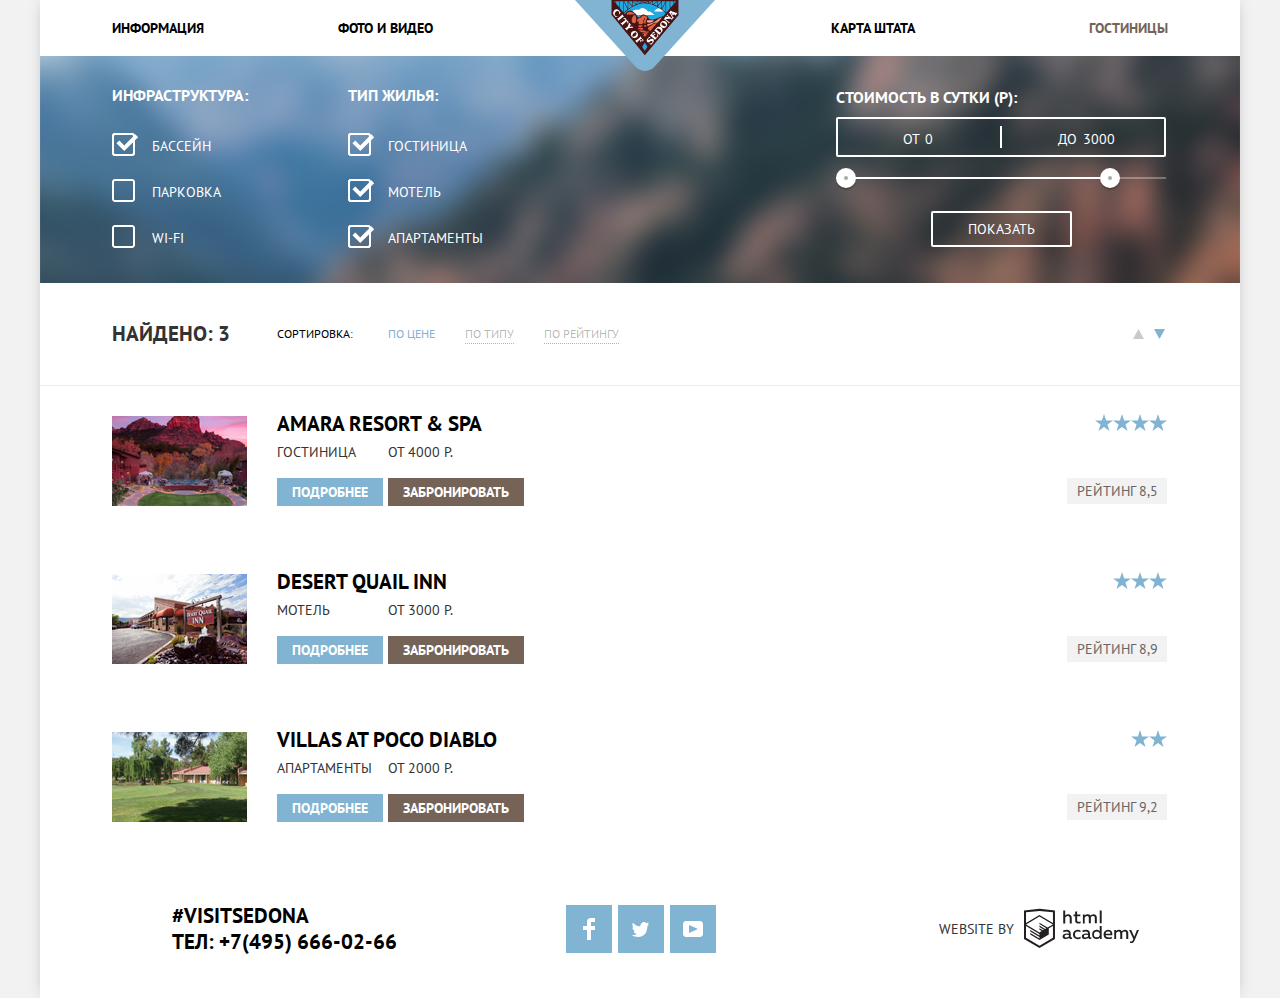
==== catalog.html @ a86ca07a "правки" ====
<!DOCTYPE html>
<html lang="ru">
  <head>
    <meta charset="utf-8">
    <title>HTML Academy: Седона</title>
    <link href="https://fonts.googleapis.com/css?family=PT+Sans:400,700&display=swap&subset=cyrillic" rel="stylesheet">
    <link href="css/style.css" rel="stylesheet">
  </head>
  <body class="catalog-background">
  <section class="container">
  <header>
      <nav>
        <a href="index.html"><img src="img/logo-sedona.svg" width="140" height="71" class="logo" alt="Логотип Седоны"></a>
        <ul class="main-navigation">
          <li><a href="info.html">Информация</a></li>
          <li class="nav-start"><a href="#">Фото и видео</a></li>
          <li></li>
          <li class="nav-finish"><a href="#">Карта штата</a></li>
          <li class="active"><a href="catalog.html">Гостиницы</a></li>
        </ul>
      </nav>
  </header>
  <main>
      <h1 class="visually-hidden">Отели</h1>
        <section class="hotels-form">
          <h2 class="visually-hidden">Фильтр отелей</h2>
          <div>
            <form class="hotels-search" action="https://echo.htmlacademy.ru/courses" method="post">
              <div>
                <h3>Инфраструктура:</h3>
                <ul class="list">
                  <li>
                    <label>
                    <input type="checkbox" name="" value="бассейн" checked> Бассейн
                    <span class="checkbox-indicator"></span>
                    </label>
                  </li>
                  <li>
                    <label>
                    <input type="checkbox" name="" value="парковка"> Парковка
                    <span class="checkbox-indicator"></span>
                   </label>
                  </li>
                  <li>
                    <label>
                    <input type="checkbox" name="" value="wi-fi"> Wi-fi
                    <span class="checkbox-indicator"></span>
                    </label>
                  </li>
              </ul>
            </div>
            <div class="hotels-search-type">
              <h3>Тип жилья:</h3>
              <ul class="list">
                <li>
                <label>
                  <input type="checkbox" name="" value="гостиница" checked> Гостиница
                  <span class="checkbox-indicator"></span>
                </label>
                </li>
                <li>
                <label>
                  <input type="checkbox" name="" value="мотель" checked> мотель
                  <span class="checkbox-indicator"></span>
                </label>
                </li>
                <li>
                <label>
                  <input type="checkbox" name="" value="апартаменты" checked> апартаменты
                  <span class="checkbox-indicator"></span>
                </label>
                </li>
              </ul>
              </div>
            </form>
          </div>
        <div class="filter-range">
          <div class="filter-range-title">Стоимость в сутки (р):</div>
          <div class="price-controls">
            <label class="min-price">от <input type="number" name="min-price" value="0"></label>
            <label class="max-price">до <input type="number" name="max-price" value="3000"></label>
          </div>
          <div class="range-controls">
            <div class="scale">
              <div class="bar"></div>
            </div>
            <div class="range-toggle range-toggle-min"></div>
            <div class="range-toggle range-toggle-max"></div>
          </div>
          <button class="btn-transparent" type="submit">Показать</button>
      </div>
        </section>
          <section>
            <div class="search-results">
                <div class="search-number">
                  НАЙДЕНО: 3
                </div>
                <div>
                  <p class="search-sort">сортировка:</p>
                </div>
                <div class="search-type">
                  <p class="active"><a class="search-type" href="#">по цене</a></p>
                  <p><a class="search-type" href="#">по типу</a></p>
                  <p><a class="search-type" href="#">по рейтингу</a></p>
                </div>
                <div сlass="search-button">
                  <button class="searsh-button-icon">
                    <svg class="button-icon" xmlns="http://www.w3.org/2000/svg" width="11" height="10" viewBox="0 0 11 10"><path d="M5.5 0L0 10h11z"/></svg>
                  </button>
                  <button class="searsh-button-icon"> 
                    <svg class="button-icon active" xmlns="http://www.w3.org/2000/svg" width="11" height="10" viewBox="0 0 11 10"><path d="M5.5 10L0 0h11"/></svg>
                  </button>
                </div>
            </div>
            <hr class="hotel-list-line">
            <h2 class="visually-hidden">Список отелей</h2>
            <ul class="list">
              <li class="hotel-list">
                <div class="hotel-list-photo">
                  <a href="#">
                    <img src="img/hotel-picture_Amara_Resort_&_Spa.png" width="135" height="90" alt="Amara Resort & Spa">
                    </a>
                </div>
                <div class="hotel-list-description">
                  <h3 class="hotel-list-name"><a href="#">Amara Resort & Spa</a></h3>
                  <div class="hotel-list-description-inside">
                    <div class="hotel-list-info"> 
                      <p class="hotel-list-category">гостиница</p>
                      <p><a class="blue-button" href="#">Подробнее</a></p>
                    </div>
                    <div class="hotel-list-info">
                    <p class="hotel-list-category">от 4000 р.</p>
                    <p><a class="brown-button" href="#">Забронировать</a></p>
                   </div>
                  </div>
                </div>
              <div class="rating">
                <div class="rating-stars">
                  <img src="img/star.svg" width="18" height="17" alt="звезда">
                  <img src="img/star.svg" width="18" height="17" alt="звезда">
                  <img src="img/star.svg" width="18" height="17" alt="звезда">
                  <img src="img/star.svg" width="18" height="17" alt="звезда">
                </div>
                <p class="rating-number">
                  Рейтинг 8,5
                </p>
              </div>
              <hr class="hotel-list-line">
              </li>
              <li class="hotel-list">
                <div class="hotel-list-photo">
                  <a href="#"><img src="img/hotel-picture_Desert_Quail_Inn.png" width="135" height="90" alt="Desert Quail Inn"></a>
                  </div>
                  <div class="hotel-list-description">
                    <h3 class="hotel-list-name"><a href="#">Desert Quail Inn</a></h3>
                    <div class="hotel-list-description-inside">
                      <div class="hotel-list-info"> 
                        <p class="hotel-list-category">мотель</p>
                        <p><a class="blue-button" href="#">Подробнее</a></p>
                      </div>
                      <div class="hotel-list-info">
                      <p class="hotel-list-category">от 3000 р.</p>
                      <p><a class="brown-button" href="#">Забронировать</a></p>
                     </div>
                    </div>
                  </div>
                <div class="rating">
                  <div class="rating-stars">
                    <img src="img/star.svg" width="18" height="17" alt="звезда">
                    <img src="img/star.svg" width="18" height="17" alt="звезда">
                    <img src="img/star.svg" width="18" height="17" alt="звезда">
                  </div>
                  <p class="rating-number">
                    Рейтинг 8,9
                  </p>
                </div>
                <hr class="hotel-list-line">
                </li>
                <li class="hotel-list">
                  <div class="hotel-list-photo">
                    <a href="#"><img src="img/hotel-picture_Villas_at_Poco_Diablo.png" width="135" height="90" alt="Villas at Poco Diablo"></a>
                    </div>
                    <div class="hotel-list-description">
                      <h3 class="hotel-list-name"><a href="#">Villas at Poco Diablo</a></h3>
                      <div class="hotel-list-description-inside">
                        <div class="hotel-list-info"> 
                          <p class="hotel-list-category">апартаменты</p>
                          <p><a class="blue-button" href="#">Подробнее</a></p>
                        </div>
                        <div class="hotel-list-info">
                        <p class="hotel-list-category">от 2000 р.</p>
                        <p><a class="brown-button" href="#">Забронировать</a></p>
                       </div>
                      </div>
                    </div>
                  <div class="rating">
                    <div class="rating-stars">
                      <img src="img/star.svg" width="18" height="17" alt="звезда">
                      <img src="img/star.svg" width="18" height="17" alt="звезда">
                    </div>
                    <p class="rating-number">
                      Рейтинг 9,2
                    </p>
                  </div>
                  <hr class="hotel-list-line">
                </li>    
            </ul>
      </section>
</main>
<footer class="footer"> 
    <p class="footer-contacts">
        #visitsedona<br>
        Тел: +7(495) 666-02-66
      </p>
    <div>
    <ul class="footer-social list"> 
      <li class="social"><a href="#" class="social-button"><img src="img/fb-icon.svg" alt="facebook"></a></li>
      <li class="social"><a href="#" class="social-button"><img src="img/twitter.svg" alt="twitter"></a></li>
      <li class="social"><a href="#" class="social-button"><img src="img/youtube.svg" alt="youtube"></a></li>
    </ul>
    </div>
    <p class="footer-copyright">
      <span class="footer-website">website by</span>
      <a href="https://htmlacademy.ru/intensive/htmlcss"><span class="visually-hidden">HTML Academy</span>
      <svg id="Layer_1" data-name="Layer 1" xmlns="http://www.w3.org/2000/svg" width="115" height="41" viewBox="0 0 108.08 36.85"><path d="M44.61,26.88a2,2,0,0,0,.55-0.1v1.33a3.25,3.25,0,0,1-1.18.21,1.67,1.67,0,0,1-1.67-1,4.84,4.84,0,0,1-3.14,1.08c-1.51,0-2.91-.83-2.91-2.55,0-2.13,2-2.79,3.71-2.79a11.08,11.08,0,0,1,2.17.25v-0.3c0-1-.76-1.77-2.19-1.77a7.42,7.42,0,0,0-3,.64v-1.7a10.21,10.21,0,0,1,3.19-.55c2.36,0,3.81,1.12,3.81,3.65v3a0.54,0.54,0,0,0,.49.59h0.17Zm-6.44-1.13A1.35,1.35,0,0,0,39.63,27h0.11a3.39,3.39,0,0,0,2.41-1V24.58a9.72,9.72,0,0,0-1.81-.21c-1,0-2.16.33-2.16,1.38h0Zm12.36-6.11a5,5,0,0,1,2.57.64V22a4.08,4.08,0,0,0-2.3-.7,2.75,2.75,0,1,0,0,5.49,5,5,0,0,0,2.43-.64v1.71a6.27,6.27,0,0,1-2.76.57A4.21,4.21,0,0,1,46,24.51q0-.21,0-0.41a4.32,4.32,0,0,1,4.18-4.46h0.38Zm12.17,7.24a2,2,0,0,0,.55-0.1v1.33a3.25,3.25,0,0,1-1.18.21,1.67,1.67,0,0,1-1.67-1,4.84,4.84,0,0,1-3.14,1.08c-1.51,0-2.91-.83-2.91-2.55,0-2.13,2-2.79,3.71-2.79a11.08,11.08,0,0,1,2.17.25v-0.3c0-1-.76-1.77-2.19-1.77a7.42,7.42,0,0,0-3,.64v-1.7a10.21,10.21,0,0,1,3.19-.55c2.36,0,3.81,1.12,3.81,3.65v3a0.54,0.54,0,0,0,.49.59h0.17Zm-6.44-1.13A1.35,1.35,0,0,0,57.73,27h0.11a3.39,3.39,0,0,0,2.41-1V24.58a9.72,9.72,0,0,0-1.81-.21c-1.06,0-2.16.33-2.16,1.38h0ZM73,16V28.2H71.35V26.88a3.88,3.88,0,0,1-3.19,1.54,4.4,4.4,0,0,1,0-8.78,3.81,3.81,0,0,1,3,1.3V16H73Zm-4.53,5.22a2.76,2.76,0,1,0,0,5.52A2.86,2.86,0,0,0,71.15,25V23A2.91,2.91,0,0,0,68.49,21.27ZM79,19.64c3.31,0,4.46,2.68,3.92,5.09H76.7c0.21,1.5,1.67,2.11,3.19,2.11a6.11,6.11,0,0,0,2.64-.59v1.6a7.14,7.14,0,0,1-3,.57C77,28.42,74.78,27,74.78,24a4.18,4.18,0,0,1,4-4.39H79Zm0.09,1.54a2.28,2.28,0,0,0-2.44,2.1v0.06H81.3A2,2,0,0,0,79.13,21.18Zm5.73,7V19.87h1.65v1a3.81,3.81,0,0,1,2.78-1.27A2.86,2.86,0,0,1,91.89,21a4.12,4.12,0,0,1,2.91-1.33A3.06,3.06,0,0,1,98,23V28.2h-1.9V23.05a1.59,1.59,0,0,0-1.42-1.75H94.42a2.8,2.8,0,0,0-2.07,1.12V28.2h-1.9V23.05A1.59,1.59,0,0,0,89,21.31H88.8a3,3,0,0,0-2.21,1.29v5.63H84.86Zm21.31-8.33h1.9l-3.91,9.46c-0.9,2.17-2.09,2.86-3.35,2.86a4.76,4.76,0,0,1-1.1-.14V30.46a2.86,2.86,0,0,0,.85.12c0.9,0,1.58-.64,2.07-1.9l0.17-.42-4-8.4h2l2.86,6.29ZM38.73,1.46V6.22a3.81,3.81,0,0,1,2.7-1.14,3.25,3.25,0,0,1,3.44,3.4v5.15H43V8.72a1.81,1.81,0,0,0-1.61-2h-0.3a2.93,2.93,0,0,0-2.32,1.39v5.52h-1.9V1.46h1.9ZM49.94,2.31v3h3V6.91h-3v3.81c0,1.1.5,1.46,1.58,1.46a4.49,4.49,0,0,0,1.69-.33v1.6A6.8,6.8,0,0,1,51,13.8a2.55,2.55,0,0,1-2.86-2.74V6.89H46.58V5.26h1.5V2.74Zm5.4,11.31V5.28H57v1A3.81,3.81,0,0,1,59.77,5a2.86,2.86,0,0,1,2.6,1.33A4.12,4.12,0,0,1,65.28,5,3.06,3.06,0,0,1,68.44,8.4v5.21h-1.9V8.46a1.59,1.59,0,0,0-1.42-1.75H64.89a2.8,2.8,0,0,0-2.07,1.12v5.78h-1.9V8.46A1.59,1.59,0,0,0,59.5,6.71H59.27A3,3,0,0,0,57.06,8v5.63H55.34ZM71.17,1.45H73V13.6H71.17V1.45ZM14.71,0H14.55L0,1.54V28.21l14.55,8.66,14.55-8.66V1.54Zm12.5,27.1L14.55,34.64,1.9,27.12V16.18l12.59,7.5V25L5.86,19.9v1.31l8.68,5.21v1.39L5.87,22.65V24l8.68,5.21,8.75-5.24V18.31L27.2,16V27.12Zm0-12.53-3.48,2-1.6,1L14.51,13v1.31L21,18.23H21l-0.14.09-1,.54-5.37-3.2V17l4.24,2.52-1,.67-3.2-1.9v1.31l2.1,1.24L14.5,22.1,2,14.65,14.51,7.11Zm0-1.32L14.49,5.76,1.91,13.25v-10L14.56,1.92,27.21,3.25v10h0Z" transform="translate(0 -0.02)" fill="#231f20"></path>
      </svg>
      </a>
    </p>
</footer>
</section>
</body>
</html>
---- css/style.css ----
body {
    margin: 0;
    padding: 0;
    font-family: 'PT Sans', sans-serif;
    font-size: 14px;
    line-height: 26px;
    font-weight: 400;
    color: #333333;
    text-transform: uppercase;
    background-color: #f2f2f2;
}

.container {
  width: 1200px;
  margin: 0 auto;
  padding: 0;
  box-shadow: 0 0 15px -5px #ada9a9; 
}

header {
  position: relative;
}

a {
    text-decoration: none;
}

button {
    font-family: inherit;
    text-transform: uppercase;
}


.visually-hidden {
    position: absolute;
    clip: rect(0 0 0 0);
    width: 1px;
    height: 1px;
    margin: -1px;
}

.main-background {
  background: url('../img/background-photo.png') center -30px;
  background-repeat: no-repeat;
  background-color: #f2f2f2;
}

.logo {
  position: absolute;
  top: 0;
  left: 535px;
}

.main-navigation {
  margin: 0;
  display: flex;
  justify-content: space-between;
  align-items: center;
  list-style: none;
  padding: 15px 72px;
  font-weight: 700;
  color: #000000;
  background-color: #ffffff;
}


.nav-start {
  padding-right: 130px;
}

.nav-finish {
  padding-right: 40px;
}

  .main-navigation a {
    color: #000000;
}

  .main-navigation a:hover {
    color: #81b3d2;
}

  .main-navigation a:active {
    color: rgba(0, 0, 0, 0.3);
}

.main-navigation .active a {
  color: #766357;
}

.welcome {
    padding-top: 502px;
    width: 100%;
    background-color: #899fa5;
    background: url('../img/polygon.png'), url('../img/welcome.png');
    background-repeat: no-repeat;
    background-position: center 445px, center 73px;
    
}

.welcome-text {
  padding: 50px;
  text-align: center;
  background-color: #ffffff;
}

.welcome h1 {
  font-size: 21px;
}

  .features-1 {
    display: flex;
    justify-content: space-between;
    color: #ffffff;
    background-color: #81b3d2;
    margin: 0;
    padding: 0;
    text-align: center;
    vertical-align: center;
    min-height: 256px;
    width: 1200px;
}

  .features-1-text {
    display: block;
    margin: auto;
  }

  .features-1-text h3 {

    margin: 0;
    padding-top: 3px;
    padding-bottom: 18px;
    font-size: 21px;
    line-height: 23px;
  }

  .features-1-text p {
    margin: 0;
    line-height: 21px;
    padding-top: 3px;
    padding-bottom: 20px;
  }

  .features-list-1 {
    display: flex;
    justify-content: space-around;
    background-color: #ffffff;
    margin: 0;
    padding: 0;
    list-style: none;
    width: 1200px;
    height: 330px;
}

  .feature-item-1 {
    display: block;
    margin: auto;
    width: 300px;
    text-align: center;
}

  .feature-item-1 h3 {
    margin: 0;
    padding: 20px;
    font-size: 21px;
    line-height: 21px;
  }

  .feature-item-1 p {
    margin: 0;
    padding: 0;
    line-height: 21px;
  }

  .features-list-2 {
    display: flex;
    justify-content: space-around;
    align-items: center;
    background-color: #f2f2f2;
    margin: 0;
    padding: 0;
    list-style: none;
    height: 250px;
    width: 1200px;
}

  .feature-item-2 {
    text-align: center;
}

  .feature-item-2 h3 {
    margin: 0;
    font-size: 21px;
    line-height: 21px;
    padding-bottom: 20px;
  }

  .feature-item-2 p {
    margin: 0;
    padding: 0;
    padding-bottom: 15px;
    line-height: 21px;
  }

  .feature-item-2-number {
    padding-bottom: 20px;
  }

  .search {
    padding-top: 30px;
    color: #000000;
    background-color: #ffffff;
    
}

.search h2 {
    font-size: 30px;
    line-height: 36px;
    text-align: center;
}

.search-text {
    padding-bottom: 25px;
    text-align: center;
}

.open-form {
  position: relative;
}

.button-form-main {
  display: block;
  margin-left: auto;
  margin-right: auto;
  padding-top: 30px;
  padding-bottom: 30px;
  width: 568px;
  font-size: 21px;
  line-height: 26px;
  font-weight: 700;
  color: #ffffff;
  background-color: #766357;
  border: none;
  cursor: pointer;
}
 
 .button-form-main:hover {
   background-color: #604e43; 
}
   
 .button-form-main:active {
   color: rgba(255, 255, 255, 0.3);
   background-color: #503e33;
}
 
  .button-form-find {
    margin-top: 30px;
   padding-top: 20px;
   padding-bottom: 20px;
   width: 458px;
   font-size: 21px;
   line-height: 26px;
   font-weight: 700;
   color: #ffffff;
   background-color:#81b3d2;
   border: none;
   cursor: pointer;
}

 .button-form-find:hover {
   background-color: #669ec0; 
}
   
 .button-form-find:active {
   color: rgba(255, 255, 255, 0.3);
   background-color: #5496bd;
}

@keyframes move {
  0% {
    transform: translateY(-500px);
  }

  70% {
    transform: translateY(0);
  }

  100% {
    transform: translateY(0);
  }
}


.form-main {
  display: none;
  top: 0;
  left: 316px;
  margin-left: auto;
  margin-right: auto;
  position: absolute;
  background-color: #ffffff;
  padding: 55px;
  width: 458px;
  box-shadow: 0 5px 15px -5px #ada9a9; 
}

.form-main-show {
  display: block;
  animation: move .8s;
}

.open-form-wrap {
  overflow: hidden;
}

.form-search-item {
  display: flex;
  align-items: center;
  justify-content: space-between;
  margin-bottom: 28px;
  font-weight: 700;
}

.form-search-check {
  width: 340px;
  height: 30px;
  padding: 4px;
  background-color: #f2f2f2;
  border: none;
  font-family: inherit;
  font-weight: 700;
}

.form-search-check:hover {
  background-color: #ebebeb;
}

.form-search-check:focus {
  background-color: #ffffff;
  outline: 1 px solid #ebebeb;
}

.form-search-check:active {
  background-color: #ffffff;
  outline: 1 px solid #ebebeb;
}

.form-calendar {
  display: flex;
  justify-content: space-between;
  align-items: center;
  position: relative;
  width: 458px;
}

.form-calendar svg {
  position: absolute;
  top: 8px;
  right: 10px;
  opacity: 0.3;
}

.form-calendar svg:hover {
  opacity: 1;
}

.form-calendar svg:active {
  fill: #81b3d2;
}

.form-search-adult-kids{
  display: flex;
  position: relative;
  align-items: center;
  justify-content: space-between;
}

.form-search-number {
  width: 100px;
  height: 30px;
  padding: 4px;
  background-color: #f2f2f2;
  border: none;
  font-family: inherit;
  text-align: center;
  font-weight: 700;
}

.adult {
  margin-left: 37px;
}

.kids {
  margin-left: 25px;
}

.form-search-number:hover {
  background-color: #ebebeb;
}

.form-search-number:focus {
  background-color: #ffffff;
  border: 1 px solid #ebebeb;
}

.adult-down {
  position: absolute;
  opacity: 0.3;
  top: 6px;
  right: 84px;
  font-size: 26px;
}

.adult-up {
  position: absolute;
  opacity: 0.3;
  top: 6px;
  right: 12px;
  font-size: 26px;
}

.kids-down {
  position: absolute;
  opacity: 0.3;
  top: 6px;
  right: 84px;
  font-size: 26px;
}

.kids-up {
  position: absolute;
  opacity: 0.3;
  top: 6px;
  right: 12px;
  font-size: 26px;
}

.map {
  overflow: hidden; 
  height: 473px;
}


.catalog-background {
  background-image: url('../img/filter-background.png');
  background-repeat: no-repeat;
  background-position: center -240px;
  background-color: #f2f2f2;

}

.hotels-form {
  display: flex;
  justify-content: space-between;
  padding-top: 31px;
  padding-bottom: 12px;
  width: 100%;
  margin: 0;
  

}

.hotels-search {
  display: flex;
  padding-left: 72px;
  color: #ffffff;
  border: none;
}

.hotels-search h3 {
  margin: 0;
  padding: 0;
  padding-bottom: 30px;
  font-size: 16;
  line-height: 16px;

}

.hotels-search label {
  position: relative;
  padding-left: 20px;
  display: block;
  
  cursor: pointer;
  user-select: none;
}

.hotels-search label:hover,
.hotels-search label:focus {
  color: #ffffff;
}

.hotels-search input[type="checkbox"] {
  display: none;
}

.hotels-search label {
  position: relative;
  display: block;
  cursor: pointer;
  user-select: none;
}

.hotels-search input[type="checkbox"] + .checkbox-indicator {
  position: absolute;
  top: 0;
  left: -20px;

  width: 27px;
  height: 23px;
  background-image: url(../img/checkbox-off.svg);
  background-repeat: no-repeat;
  
}

.hotels-search input[type="checkbox"]:checked + .checkbox-indicator::before {
  content: "";
  position: absolute;
  width: 27px;
  height: 23px;
  background-image: url(../img/checkbox-off.svg);
  background-repeat: no-repeat;
}

.hotels-search input[type="checkbox"]:checked + .checkbox-indicator::after {
  content: "";
  position: absolute;
  width: 27px;
  height: 23px;
  background-image: url(../img/checkbox-on.svg);
  background-repeat: no-repeat;
}

.hotels-search input[type="checkbox"]:disabled + .checkbox-indicator::before {
  content: "";
  position: absolute;
  width: 27px;
  height: 23px;
  background-image: url(../img/checkbox-off.svg);
  background-repeat: no-repeat;
}

.hotels-search input[type="checkbox"]:checked + .checkbox-indicator::after {
  content: "";
  position: absolute;
  width: 27px;
  height: 23px;
  background-image: url(../img/checkbox-on.svg);
  background-repeat: no-repeat;
}


.hotels-search li {
  margin-bottom: 20px;
  padding-left: 20px;
  list-style: none;
}

.hotels-search-type {
  margin-left: 100px;
}

.filter-range {
  padding-right: 74px;
  width: 330px;
  color: #ffffff;
  text-transform: uppercase;
}

.filter-range-title {
  margin-bottom: 9px;

  font-weight: 600;
  font-size: 16px;
  line-height: 21px;
}

.price-controls {
  position: relative;
  
  height: 36px;
  margin-bottom: 20px;
  
  font-size: 0;

  border: 2px solid #ffffff;
  border-radius: 2px;
}

.price-controls::after {
  content: "";
  position: absolute;
  top: 50%;
  left: 50%;

  width: 2px;
  height: 22px;

  background: #ffffff;
  transform: translate(-50%, -50%);
}

.price-controls label {
  display: inline-block;

  font-size: 14px;
  line-height: 38px;
  vertical-align: top;

  cursor: pointer;
}

.price-controls .min-price,
.price-controls .max-price {
  width: 90px;
  padding-left: 65px;
}

.price-controls input {
  width: 50px;
  margin: 0;

  color: inherit;
  font: inherit;

  background: none;
  border: none;
}

.range-controls {
  position: relative;

  margin-bottom: 32px;
}

.range-controls .scale {
  height: 2px;
  background: rgba(255, 255, 255, 0.3);
}

.range-controls .bar {
  width: 80%;
  height: 2px;

  background: #ffffff;
}

.range-toggle {
  position: absolute;
  top: -9px;
  width: 4px;
  height: 4px;

  background: #ababab;
  border: 8px solid #ffffff;
  border-radius: 50%;
  box-shadow: 0 2px 1px 0 rgba(0, 1, 1, 0.2);
  cursor: pointer;
}

.range-toggle:hover {
  border: 9px solid #ffffff;
  background: #ababab;
}

.range-toggle-min {
  left: 0;
}

.range-toggle-max {
  left: 80%;
}

.btn-transparent {
  display: block;
  margin: 0 auto;
  padding: 6px 35px;

  font-size: 14px;
  line-height: 20px;
  color: #ffffff;
  text-transform: uppercase;

  background: transparent;
  border: 2px solid #ffffff;
  border-radius: 2px;
  cursor: pointer;
}

.btn-transparent:hover {
  color: #000000;

  background: #ffffff;
}


.search-results {
  display: flex;
  justify-content: flex-start;
  align-items: center;
  padding: 30px 72px;
  background: #ffffff;
}

.search-number {
  font-size: 21px;
  line-height: 26px;
  font-weight: 700;
  width: 165px;
}

.search-sort {
  padding-right: 35px;
  font-size: 12px;
  line-height: 18px;
  color: #000000;
  
  }

.search-type {
  display: flex;
  justify-content: flex-start;
  flex-grow: 1;
  font-size: 12px;
  line-height: 18px;
  color: rgba(0, 0, 0, 0.3);
}

.search-type p {
  margin: 0;
  padding-right: 30px;
}

.search-type a {
  text-decoration: none;
  border-bottom: 1px dotted rgba(0, 0, 0, 0.3);
}

.search-type a:hover {
  color: #81b3d2;
  text-decoration: none;
  border-bottom: 1px dotted #81b3d2;
}

.search-type a:active {
  color: #000000;
  text-decoration: none;
  border-bottom: none;
}

.search-type .active a{
  color: #81b3d2;
  text-decoration: none;
  border-bottom: none;
}


.search-button {
display: flex;
justify-content: flex-start;
align-items: stretch;
width: 40px;

}

.searsh-button-icon {
  margin: -3px;
  border: none;
  background-color: rgba(255, 255, 255, 0);
  cursor: pointer;
  outline: none;
}

.button-icon {
  fill: #cacaca;
}

.searsh-button-icon:hover svg {
  fill: #000000;
}

.searsh-button-icon:active svg {
  fill: #81b3d2;
}

.searsh-button-icon .active{
  fill: #81b3d2;
}

.list {
  margin: 0;
  padding: 0;
}
.hotel-list {
  margin: 0;
  display: flex;
  justify-content: flex-start;
  width: 100%;
  margin: 0;
  padding-top: 25px;
  padding-bottom: 25px;
  background-color: #ffffff;
}

.hotel-list-line {
  margin: 0;
  padding: 0;
  border: none;
  color: #ecebeb;
  background-color: #ecebeb;
  height: 1px;
}

.hotel-list-photo {
  margin: 0;
  padding-top: 5px;
  padding-left: 72px;
  width: 165px;
}

.hotel-list-description {
  display: flex;
  flex-direction: column;
  justify-content: space-between;
  align-self: flex-start;
  flex-grow: 1;
  
}

.hotel-list-description-inside {
  display: flex;
}

.hotel-list-name {
  display: block;
  margin: 0;
  padding: 0;
  padding-bottom: 2px;
  font-size: 21px;
  color: #797474;
}

.hotel-list-name a {
  color: #000000;
}

.hotel-list-name a:hover {
  color: #81b3d2;
}

.hotel-list-name a:active {
  color: rgba(0, 0, 0, 0.3);
}

.hotel-list-info {
  display: block;
  padding-top: 0;
  padding-right: 5px;
}

.hotel-list-category {
  margin: 0;
  padding: 0;
}

.blue-button {
  padding: 5px 15px;
  font-weight: 700;
  color: #ffffff;
  background-color:#81b3d2;
}

.blue-button:hover {
  background-color: #669ec0; 
}
  
.blue-button:active {
  color: rgba(255, 255, 255, 0.3);
  background-color: #5496bd;
}

.brown-button {
  padding: 5px 15px;
  font-weight: 700;
  color: #ffffff;
  background-color: #766357;
}

.brown-button:hover {
  background-color: #604e43; 
}
  
.brown-button:active {
  color: rgba(255, 255, 255, 0.3);
  background-color: #503e33;
}

.rating {
  display: block;
  padding-right: 73px;
  width: 100px;
}

.rating-stars {
  display: flex;
  justify-content: flex-end;
  padding-top: 3px;
  padding-bottom: 47px;
}

.rating-number {
  margin: 0;
  padding: 0;
  text-align: center;
  color: #666666;
  background-color: #f2f2f2;
  border: none;
}

.footer {
  display: flex;
  justify-content: space-between;
  width: 967px;
  padding-top: 22px;
  padding-bottom: 22px;
  padding-left: 132px;
  padding-right: 101px;
  align-items: center;
  background-color: #ffffff;
}

  .footer-contacts {
    color: #000000;
    font-weight: 700;
    font-size: 21px;  
}

  .footer-social {
    margin: 0;
    display: flex; 
    flex-wrap: wrap;
    list-style: none;
    margin-right: 55px;
}

  .social-button {
    margin: 3px;
    display: flex;
    justify-content: center;
    align-items: center;
    width: 46px;
    height: 48px;
    background-color: #81b3d2;
}

  .social-button:not(:last-child) {
  margin-right: 6px;    
}

  .social-button:hover {
    background-color: #669ec0;
}

  .social-button:active {
    background-color: #669ec0;
  }

  .footer-copyright {
    display: flex;
    align-items: center;
    
}

  .footer-copyright a {
    padding-top: 7px;
    fill: #231f20;
}
  
  .footer-copyright a:hover path {
    fill: #81b3d2;
}

  .footer-copyright a:active path {
    fill: #bdbbbc;
}
.footer-website{
  padding-right: 10px;
}
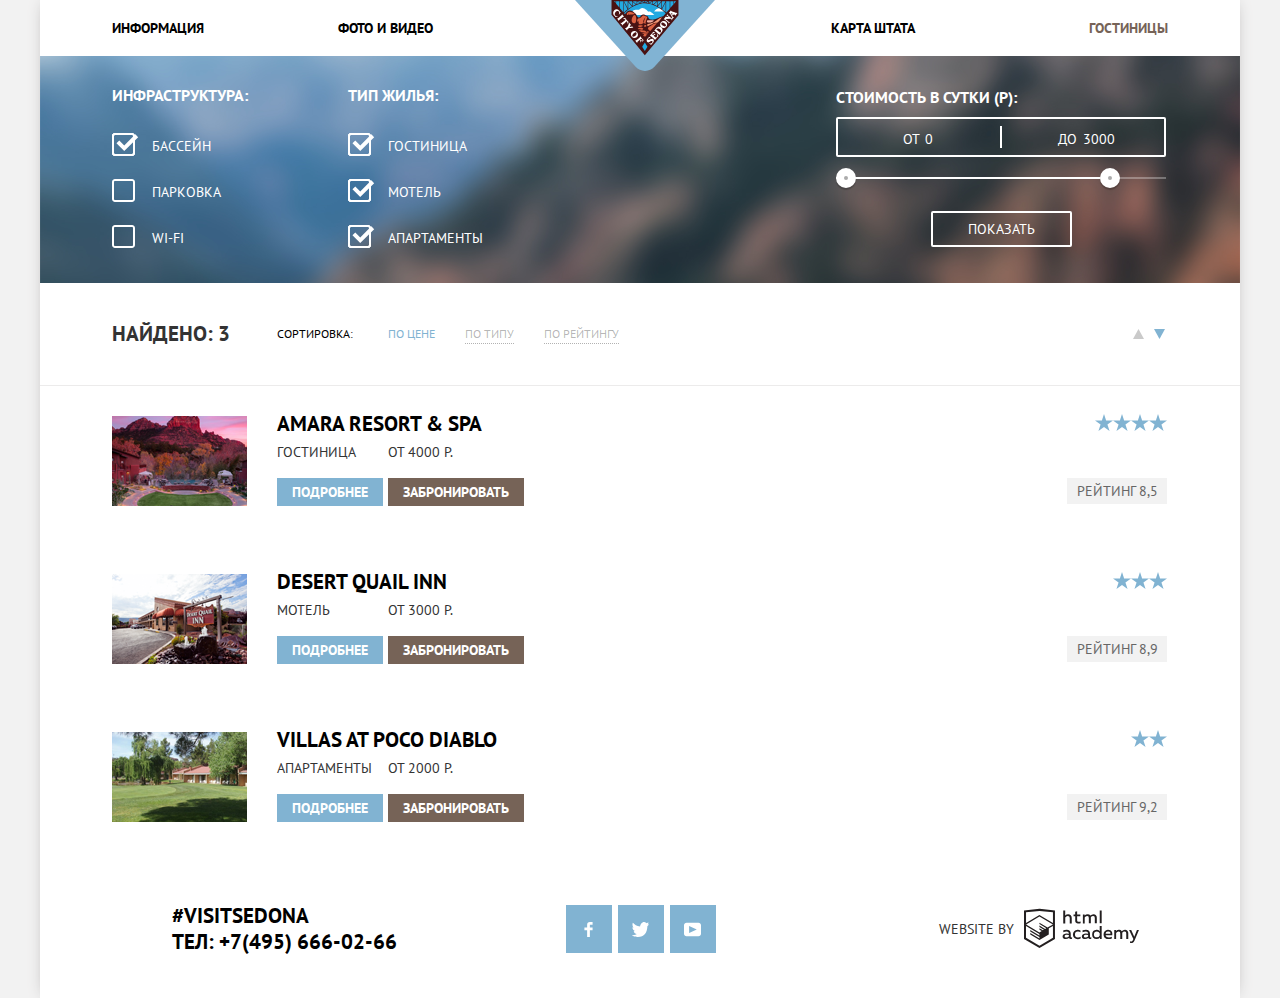
==== commit 062c322b: "правки_" ====
--- a/catalog.html
+++ b/catalog.html
@@ -31,19 +31,19 @@
                 <ul class="list">
                   <li>
                     <label>
-                    <input type="checkbox" name="" value="бассейн" checked> Бассейн
+                    <input type="checkbox" name="pool" value="бассейн" checked> Бассейн
                     <span class="checkbox-indicator"></span>
                     </label>
                   </li>
                   <li>
                     <label>
-                    <input type="checkbox" name="" value="парковка"> Парковка
+                    <input type="checkbox" name="parking" value="парковка"> Парковка
                     <span class="checkbox-indicator"></span>
                    </label>
                   </li>
                   <li>
                     <label>
-                    <input type="checkbox" name="" value="wi-fi"> Wi-fi
+                    <input type="checkbox" name="wf" value="wi-fi"> Wi-fi
                     <span class="checkbox-indicator"></span>
                     </label>
                   </li>
@@ -54,19 +54,19 @@
               <ul class="list">
                 <li>
                 <label>
-                  <input type="checkbox" name="" value="гостиница" checked> Гостиница
+                  <input type="checkbox" name="hotel" value="гостиница" checked> Гостиница
                   <span class="checkbox-indicator"></span>
                 </label>
                 </li>
                 <li>
                 <label>
-                  <input type="checkbox" name="" value="мотель" checked> мотель
+                  <input type="checkbox" name="motel" value="мотель" checked> мотель
                   <span class="checkbox-indicator"></span>
                 </label>
                 </li>
                 <li>
                 <label>
-                  <input type="checkbox" name="" value="апартаменты" checked> апартаменты
+                  <input type="checkbox" name="apart" value="апартаменты" checked> апартаменты
                   <span class="checkbox-indicator"></span>
                 </label>
                 </li>
@@ -214,9 +214,9 @@
       </p>
     <div>
     <ul class="footer-social list"> 
-      <li class="social"><a href="#" class="social-button"><img src="img/fb-icon.svg" alt="facebook"></a></li>
-      <li class="social"><a href="#" class="social-button"><img src="img/twitter.svg" alt="twitter"></a></li>
-      <li class="social"><a href="#" class="social-button"><img src="img/youtube.svg" alt="youtube"></a></li>
+      <li><a href="#" class="social-button"><img src="img/fb-icon.svg" width="17" height="15" alt="facebook"></a></li>
+      <li><a href="#" class="social-button"><img src="img/twitter.svg" width="17" height="15" alt="twitter"></a></li>
+      <li><a href="#" class="social-button"><img src="img/youtube.svg" width="17" height="15" alt="youtube"></a></li>
     </ul>
     </div>
     <p class="footer-copyright">
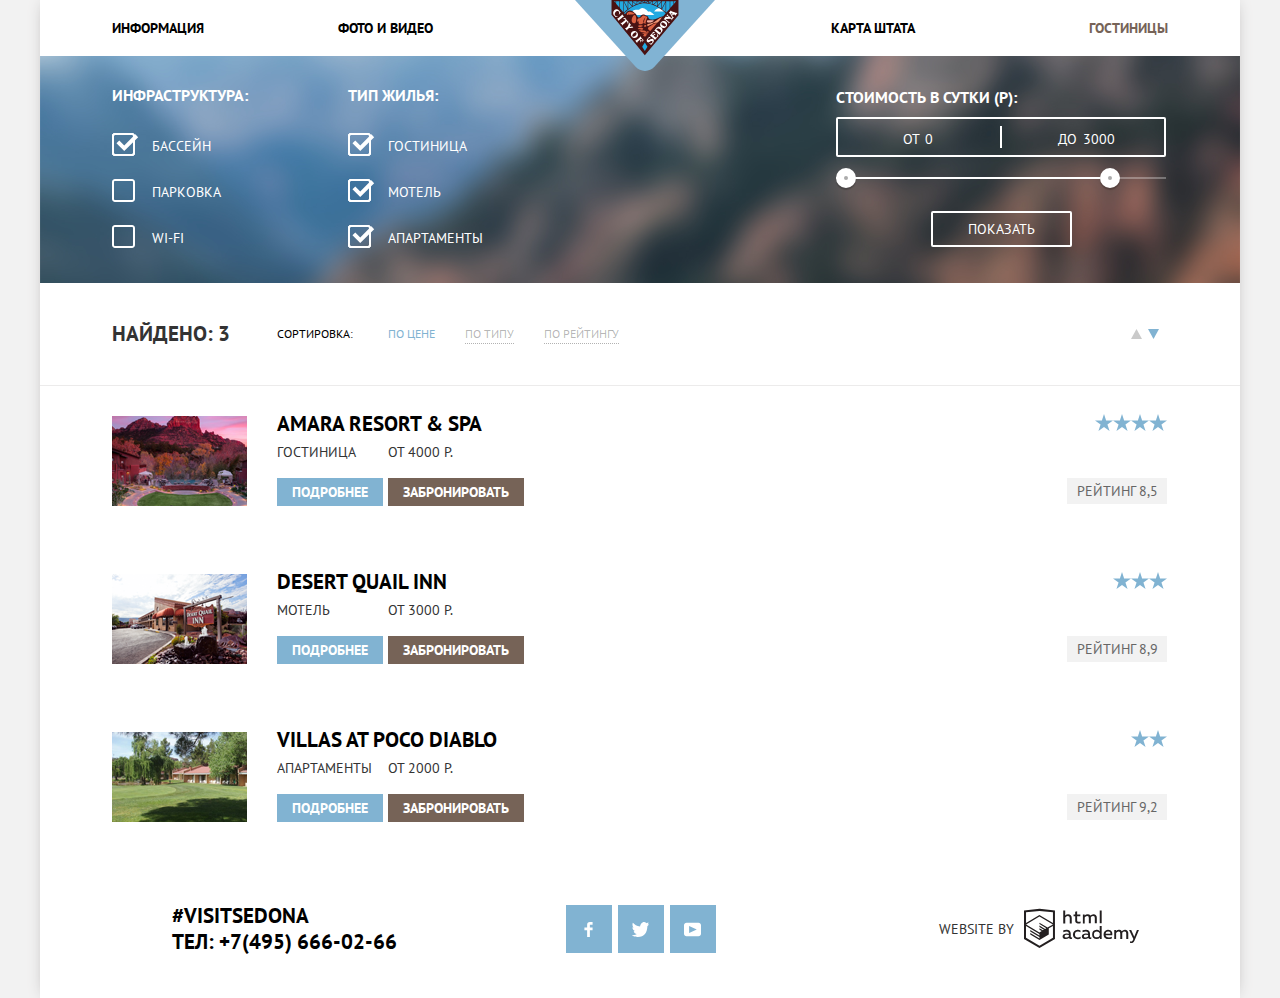
==== commit bf56eee0: "правки" ====
--- a/catalog.html
+++ b/catalog.html
@@ -103,7 +103,7 @@
                   <p><a class="search-type" href="#">по типу</a></p>
                   <p><a class="search-type" href="#">по рейтингу</a></p>
                 </div>
-                <div сlass="search-button">
+                <div class="search-button">
                   <button class="searsh-button-icon">
                     <svg class="button-icon" xmlns="http://www.w3.org/2000/svg" width="11" height="10" viewBox="0 0 11 10"><path d="M5.5 0L0 10h11z"/></svg>
                   </button>
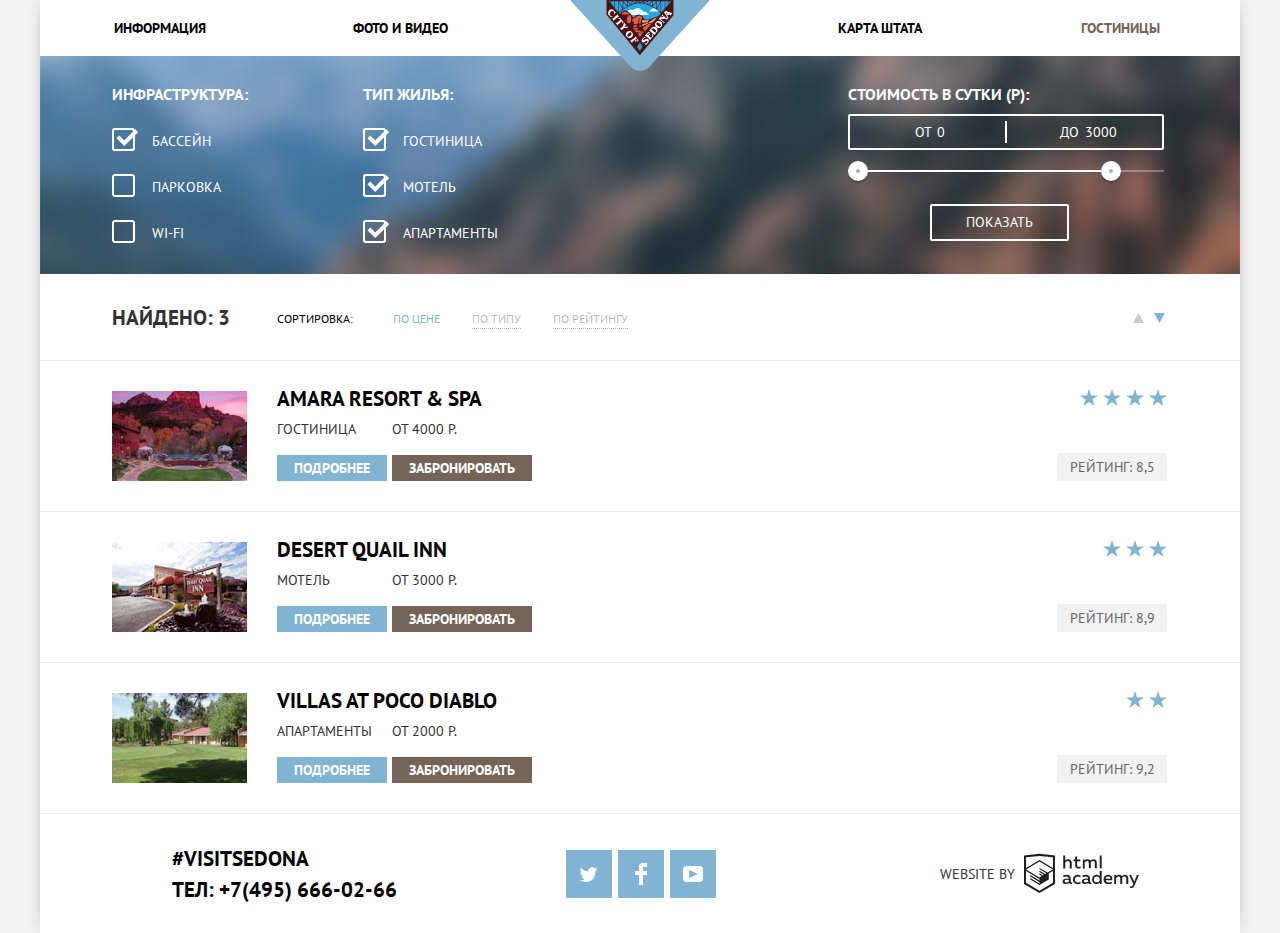
==== commit bec4d3cb: "правки" ====
--- a/catalog.html
+++ b/catalog.html
@@ -5,26 +5,25 @@
     <title>HTML Academy: Седона</title>
     <link href="https://fonts.googleapis.com/css?family=PT+Sans:400,700&display=swap&subset=cyrillic" rel="stylesheet">
     <link href="css/style.css" rel="stylesheet">
+    <link rel="stylesheet" href="css/normalize.css">
   </head>
   <body class="catalog-background">
-  <section class="container">
-  <header>
+  <div class="container">
+  <header class="header-all">
       <nav>
         <a href="index.html"><img src="img/logo-sedona.svg" width="140" height="71" class="logo" alt="Логотип Седоны"></a>
         <ul class="main-navigation">
           <li><a href="info.html">Информация</a></li>
-          <li class="nav-start"><a href="#">Фото и видео</a></li>
-          <li></li>
-          <li class="nav-finish"><a href="#">Карта штата</a></li>
-          <li class="active"><a href="catalog.html">Гостиницы</a></li>
+          <li><a href="#">Фото и видео</a></li>
+          <li class="nav-map"><a href="#">Карта штата</a></li>
+          <li class="nav-active"><a href="catalog.html">Гостиницы</a></li>
         </ul>
       </nav>
   </header>
   <main>
       <h1 class="visually-hidden">Отели</h1>
-        <section class="hotels-form">
+      <section class="hotels-form">
           <h2 class="visually-hidden">Фильтр отелей</h2>
-          <div>
             <form class="hotels-search" action="https://echo.htmlacademy.ru/courses" method="post">
               <div>
                 <h3>Инфраструктура:</h3>
@@ -73,12 +72,11 @@
               </ul>
               </div>
             </form>
-          </div>
         <div class="filter-range">
           <div class="filter-range-title">Стоимость в сутки (р):</div>
           <div class="price-controls">
-            <label class="min-price">от <input type="number" name="min-price" value="0"></label>
-            <label class="max-price">до <input type="number" name="max-price" value="3000"></label>
+            <label class="min-price" aria-label="минимальная цена">от <input type="number" name="min-price" value="0"></label>
+            <label class="max-price" aria-label="максимальная цена">до <input type="number" name="max-price" value="3000"></label>
           </div>
           <div class="range-controls">
             <div class="scale">
@@ -89,8 +87,7 @@
           </div>
           <button class="btn-transparent" type="submit">Показать</button>
       </div>
-        </section>
-          <section>
+      </section>
             <div class="search-results">
                 <div class="search-number">
                   НАЙДЕНО: 3
@@ -99,26 +96,26 @@
                   <p class="search-sort">сортировка:</p>
                 </div>
                 <div class="search-type">
-                  <p class="active"><a class="search-type" href="#">по цене</a></p>
+                  <p class="search-active"><a class="search-type" href="#">по цене</a></p>
                   <p><a class="search-type" href="#">по типу</a></p>
                   <p><a class="search-type" href="#">по рейтингу</a></p>
                 </div>
                 <div class="search-button">
-                  <button class="searsh-button-icon">
+                  <a href="#" class="searsh-button-icon">
                     <svg class="button-icon" xmlns="http://www.w3.org/2000/svg" width="11" height="10" viewBox="0 0 11 10"><path d="M5.5 0L0 10h11z"/></svg>
-                  </button>
-                  <button class="searsh-button-icon"> 
+                  </a>
+                  <a href="#" class="searsh-button-icon"> 
                     <svg class="button-icon active" xmlns="http://www.w3.org/2000/svg" width="11" height="10" viewBox="0 0 11 10"><path d="M5.5 10L0 0h11"/></svg>
-                  </button>
+                  </a>
                 </div>
             </div>
-            <hr class="hotel-list-line">
+            <div class="hotel-list-line"></div>
             <h2 class="visually-hidden">Список отелей</h2>
             <ul class="list">
               <li class="hotel-list">
                 <div class="hotel-list-photo">
                   <a href="#">
-                    <img src="img/hotel-picture_Amara_Resort_&_Spa.png" width="135" height="90" alt="Amara Resort & Spa">
+                    <img src="img/hotel-picture_amara_resort_&_spa.jpg" width="135" height="90" alt="Amara Resort & Spa">
                     </a>
                 </div>
                 <div class="hotel-list-description">
@@ -136,20 +133,20 @@
                 </div>
               <div class="rating">
                 <div class="rating-stars">
-                  <img src="img/star.svg" width="18" height="17" alt="звезда">
-                  <img src="img/star.svg" width="18" height="17" alt="звезда">
-                  <img src="img/star.svg" width="18" height="17" alt="звезда">
-                  <img src="img/star.svg" width="18" height="17" alt="звезда">
+                  <img src="img/star.svg" class="rating-stars-inside" width="18" height="17" alt="звезда">
+                  <img src="img/star.svg" class="rating-stars-inside" width="18" height="17" alt="звезда">
+                  <img src="img/star.svg" class="rating-stars-inside" width="18" height="17" alt="звезда">
+                  <img src="img/star.svg" class="rating-stars-inside" width="18" height="17" alt="звезда">
                 </div>
                 <p class="rating-number">
-                  Рейтинг 8,5
+                  Рейтинг: 8,5
                 </p>
               </div>
-              <hr class="hotel-list-line">
               </li>
+              <div class="hotel-list-line"></div>
               <li class="hotel-list">
                 <div class="hotel-list-photo">
-                  <a href="#"><img src="img/hotel-picture_Desert_Quail_Inn.png" width="135" height="90" alt="Desert Quail Inn"></a>
+                  <a href="#"><img src="img/hotel-picture_desert_quail_inn.jpg" width="135" height="90" alt="Desert Quail Inn"></a>
                   </div>
                   <div class="hotel-list-description">
                     <h3 class="hotel-list-name"><a href="#">Desert Quail Inn</a></h3>
@@ -166,19 +163,19 @@
                   </div>
                 <div class="rating">
                   <div class="rating-stars">
-                    <img src="img/star.svg" width="18" height="17" alt="звезда">
-                    <img src="img/star.svg" width="18" height="17" alt="звезда">
-                    <img src="img/star.svg" width="18" height="17" alt="звезда">
+                    <img src="img/star.svg" class="rating-stars-inside" width="18" height="17" alt="звезда">
+                    <img src="img/star.svg" class="rating-stars-inside" width="18" height="17" alt="звезда">
+                    <img src="img/star.svg" class="rating-stars-inside" width="18" height="17" alt="звезда">
                   </div>
                   <p class="rating-number">
-                    Рейтинг 8,9
+                    Рейтинг: 8,9
                   </p>
-                </div>
-                <hr class="hotel-list-line">
-                </li>
+                </div>  
+                </li>
+                <div class="hotel-list-line"></div>
                 <li class="hotel-list">
                   <div class="hotel-list-photo">
-                    <a href="#"><img src="img/hotel-picture_Villas_at_Poco_Diablo.png" width="135" height="90" alt="Villas at Poco Diablo"></a>
+                    <a href="#"><img src="img/hotel-picture_villas_at_poco_diablo.jpg" width="135" height="90" alt="Villas at Poco Diablo"></a>
                     </div>
                     <div class="hotel-list-description">
                       <h3 class="hotel-list-name"><a href="#">Villas at Poco Diablo</a></h3>
@@ -195,28 +192,28 @@
                     </div>
                   <div class="rating">
                     <div class="rating-stars">
-                      <img src="img/star.svg" width="18" height="17" alt="звезда">
-                      <img src="img/star.svg" width="18" height="17" alt="звезда">
+                      <img src="img/star.svg" class="rating-stars-inside" width="18" height="17" alt="звезда">
+                      <img src="img/star.svg" class="rating-stars-inside" width="18" height="17" alt="звезда">
                     </div>
                     <p class="rating-number">
-                      Рейтинг 9,2
+                      Рейтинг: 9,2
                     </p>
                   </div>
-                  <hr class="hotel-list-line">
                 </li>    
             </ul>
-      </section>
+            <div class="hotel-list-line"></div>
 </main>
-<footer class="footer"> 
-    <p class="footer-contacts">
-        #visitsedona<br>
-        Тел: +7(495) 666-02-66
+<footer class="footer">
+    <div class="footer-contacts">
+      <p>#visitsedona<br>
+        <a href="tel:+74956660266" class="tel-number">Тел: +7(495) 666-02-66</a>
       </p>
+    </div>
     <div>
     <ul class="footer-social list"> 
-      <li><a href="#" class="social-button"><img src="img/fb-icon.svg" width="17" height="15" alt="facebook"></a></li>
       <li><a href="#" class="social-button"><img src="img/twitter.svg" width="17" height="15" alt="twitter"></a></li>
-      <li><a href="#" class="social-button"><img src="img/youtube.svg" width="17" height="15" alt="youtube"></a></li>
+      <li><a href="#" class="social-button"><img src="img/fb-icon.svg" width="12" height="22" alt="facebook"></a></li>
+      <li><a href="#" class="social-button"><img src="img/youtube.svg" width="20" height="16" alt="youtube"></a></li>
     </ul>
     </div>
     <p class="footer-copyright">
@@ -227,6 +224,6 @@
       </a>
     </p>
 </footer>
-</section>
+</div>
 </body>
 </html>--- a/css/style.css
+++ b/css/style.css
@@ -1,13 +1,13 @@
 body {
-    margin: 0;
-    padding: 0;
-    font-family: 'PT Sans', sans-serif;
-    font-size: 14px;
-    line-height: 26px;
-    font-weight: 400;
-    color: #333333;
-    text-transform: uppercase;
-    background-color: #f2f2f2;
+  margin: 0;
+  padding: 0;
+  font-family: "PT Sans", Arial, sans-serif;
+  font-size: 14px;
+  line-height: 26px;
+  font-weight: 400;
+  color: #333333;
+  text-transform: uppercase;
+  background-color: #f2f2f2;
 }
 
 .container {
@@ -17,30 +17,24 @@
   box-shadow: 0 0 15px -5px #ada9a9; 
 }
 
-header {
+.header-all {
   position: relative;
 }
 
 a {
-    text-decoration: none;
-}
-
-button {
-    font-family: inherit;
-    text-transform: uppercase;
-}
-
+  text-decoration: none;
+}
 
 .visually-hidden {
-    position: absolute;
-    clip: rect(0 0 0 0);
-    width: 1px;
-    height: 1px;
-    margin: -1px;
+  position: absolute;
+  clip: rect(0 0 0 0);
+  width: 1px;
+  height: 1px;
+  margin: -1px;
 }
 
 .main-background {
-  background: url('../img/background-photo.png') center -30px;
+  background: url("../img/background-photo.jpg") center -27px;
   background-repeat: no-repeat;
   background-color: #f2f2f2;
 }
@@ -48,7 +42,8 @@
 .logo {
   position: absolute;
   top: 0;
-  left: 535px;
+  left: 50%;
+  transform: translateX(-50%);
 }
 
 .main-navigation {
@@ -57,49 +52,52 @@
   justify-content: space-between;
   align-items: center;
   list-style: none;
-  padding: 15px 72px;
+  padding: 15px 0;
   font-weight: 700;
   color: #000000;
   background-color: #ffffff;
 }
 
-
-.nav-start {
-  padding-right: 130px;
-}
-
-.nav-finish {
-  padding-right: 40px;
-}
-
-  .main-navigation a {
-    color: #000000;
-}
-
-  .main-navigation a:hover {
-    color: #81b3d2;
-}
-
-  .main-navigation a:active {
-    color: rgba(0, 0, 0, 0.3);
-}
-
-.main-navigation .active a {
+.main-navigation li {
+  max-width: 20%;
+  width: 100%;
+  text-align: center;
+}
+
+.nav-map {
+  margin-left: auto;
+}
+
+.main-navigation a {
+  color: #000000;
+}
+
+.main-navigation a:hover {
+  color: #81b3d2;
+}
+
+.main-navigation a:active {
+  color: rgba(0, 0, 0, 0.3);
+}
+
+.nav-active a {
   color: #766357;
 }
 
 .welcome {
-    padding-top: 502px;
-    width: 100%;
-    background-color: #899fa5;
-    background: url('../img/polygon.png'), url('../img/welcome.png');
-    background-repeat: no-repeat;
-    background-position: center 445px, center 73px;
+  padding-top: 502px;
+  width: 100%;
+  background-color: #899fa5;
+  background: url("../img/polygon.png"), url("../img/welcome.png");
+  background-repeat: no-repeat;
+  background-position: center 450px, center 76px;
     
 }
 
 .welcome-text {
-  padding: 50px;
+  margin-top: 5px;
+  padding-top: 47px;
+  padding-bottom: 37px;
   text-align: center;
   background-color: #ffffff;
 }
@@ -107,122 +105,139 @@
 .welcome h1 {
   font-size: 21px;
 }
-
-  .features-1 {
-    display: flex;
-    justify-content: space-between;
-    color: #ffffff;
-    background-color: #81b3d2;
-    margin: 0;
-    padding: 0;
-    text-align: center;
-    vertical-align: center;
-    min-height: 256px;
-    width: 1200px;
-}
-
-  .features-1-text {
-    display: block;
-    margin: auto;
-  }
-
-  .features-1-text h3 {
-
-    margin: 0;
-    padding-top: 3px;
-    padding-bottom: 18px;
-    font-size: 21px;
-    line-height: 23px;
-  }
-
-  .features-1-text p {
-    margin: 0;
-    line-height: 21px;
-    padding-top: 3px;
-    padding-bottom: 20px;
-  }
-
-  .features-list-1 {
-    display: flex;
-    justify-content: space-around;
-    background-color: #ffffff;
-    margin: 0;
-    padding: 0;
-    list-style: none;
-    width: 1200px;
-    height: 330px;
-}
-
-  .feature-item-1 {
-    display: block;
-    margin: auto;
-    width: 300px;
-    text-align: center;
-}
-
-  .feature-item-1 h3 {
-    margin: 0;
-    padding: 20px;
-    font-size: 21px;
-    line-height: 21px;
-  }
-
-  .feature-item-1 p {
-    margin: 0;
-    padding: 0;
-    line-height: 21px;
-  }
-
-  .features-list-2 {
-    display: flex;
-    justify-content: space-around;
-    align-items: center;
-    background-color: #f2f2f2;
-    margin: 0;
-    padding: 0;
-    list-style: none;
-    height: 250px;
-    width: 1200px;
-}
-
-  .feature-item-2 {
-    text-align: center;
-}
-
-  .feature-item-2 h3 {
-    margin: 0;
-    font-size: 21px;
-    line-height: 21px;
-    padding-bottom: 20px;
-  }
-
-  .feature-item-2 p {
-    margin: 0;
-    padding: 0;
-    padding-bottom: 15px;
-    line-height: 21px;
-  }
-
-  .feature-item-2-number {
-    padding-bottom: 20px;
-  }
-
-  .search {
-    padding-top: 30px;
-    color: #000000;
-    background-color: #ffffff;
-    
+.welcome-text p {
+  padding-top: 13px;
+}
+
+.features-1 {
+  display: flex;
+  justify-content: space-between;
+  color: #ffffff;
+  background-color: #81b3d2;
+  margin: 0;
+  padding: 0;
+  text-align: center;
+  vertical-align: center;
+  min-height: 256px;
+  width: 1200px;
+}
+
+.features-1-text {
+  display: flex;
+  margin: auto;
+  flex-direction: column;
+  align-items: center;
+  justify-content: center;
+}
+
+.features-1-text h3 {
+  padding-top: 5px;
+  margin-bottom: 10px;
+  font-size: 21px;
+  line-height: 21px;
+}
+
+.features-1-text-1 {
+  line-height: 21px;
+  padding-bottom: 8px;
+}
+
+.features-1-text-2 {
+  padding-bottom: 37px;
+  margin: 0;
+  line-height: 21px;
+}
+
+.features-list-1 {
+  display: flex;
+  justify-content: space-around;
+  background-color: #ffffff;
+  margin: 0;
+  padding: 0;
+  list-style: none;
+  width: 1200px;
+  height: 330px;
+}
+
+.feature-item-1 {
+  width: 300px;
+  padding-top: 60px;
+  text-align: center;  
+}
+
+.feature-item-1 h3 {
+  margin: 0;
+  padding: 20px;
+  padding-bottom: 25px;
+  font-size: 21px;
+  line-height: 21px;
+}
+
+.feature-item-1 p {
+  margin: 0;
+  padding: 0;
+  padding-bottom: 20px;
+  line-height: 21px;
+}
+
+.feature-icon-2 {
+  margin-top: 3px;
+}
+
+.feature-icon-3 {
+  margin-top: -3px;
+}
+
+.features-list-2 {
+  display: flex;
+  justify-content: space-around;
+  align-items: center;
+  background-color: #f2f2f2;
+  margin: 0;
+  padding: 0;
+  list-style: none;
+  height: 256px;
+  width: 1200px;
+}
+
+.feature-item-2 {
+  text-align: center;
+  width: 400px;
+}
+
+.feature-item-2 h3 {
+  margin: 0;
+  margin-top: 13px;
+  font-size: 21px;
+  line-height: 21px;
+  padding-bottom: 5px;
+}
+
+.feature-item-2-text {
+  padding-bottom: 10px;
+  line-height: 21px;
+}
+
+.feature-item-2-number {
+  padding-bottom: 5px;
+}
+
+.search {
+  padding-top: 25px;
+  color: #000000;
+  background-color: #ffffff;
 }
 
 .search h2 {
-    font-size: 30px;
-    line-height: 36px;
-    text-align: center;
+  font-size: 30px;
+  line-height: 36px;
+  text-align: center;
 }
 
 .search-text {
-    padding-bottom: 25px;
-    text-align: center;
+  padding-bottom: 32px;
+  text-align: center;
+  line-height: 24px;
 }
 
 .open-form {
@@ -245,36 +260,37 @@
   cursor: pointer;
 }
  
- .button-form-main:hover {
-   background-color: #604e43; 
+.button-form-main:hover {
+  background-color: #604e43; 
 }
    
- .button-form-main:active {
-   color: rgba(255, 255, 255, 0.3);
-   background-color: #503e33;
+.button-form-main:active {
+  color: rgba(255, 255, 255, 0.3);
+  background-color: #503e33;
 }
  
-  .button-form-find {
-    margin-top: 30px;
-   padding-top: 20px;
-   padding-bottom: 20px;
-   width: 458px;
-   font-size: 21px;
-   line-height: 26px;
-   font-weight: 700;
-   color: #ffffff;
-   background-color:#81b3d2;
-   border: none;
-   cursor: pointer;
-}
-
- .button-form-find:hover {
-   background-color: #669ec0; 
+.button-form-find {
+  margin-top: 28px;
+  padding-top: 15px;
+  padding-bottom: 15px;
+  width: 458px;
+  font-size: 21px;
+  line-height: 26px;
+  font-weight: 700;
+  text-transform: uppercase;
+  color: #ffffff;
+  background-color:#81b3d2;
+  border: none;
+  cursor: pointer;
+}
+
+.button-form-find:hover {
+  background-color: #669ec0; 
 }
    
- .button-form-find:active {
-   color: rgba(255, 255, 255, 0.3);
-   background-color: #5496bd;
+.button-form-find:active {
+  color: rgba(255, 255, 255, 0.3);
+  background-color: #5496bd;
 }
 
 @keyframes move {
@@ -316,6 +332,7 @@
 
 .form-search-item {
   display: flex;
+  position: relative;
   align-items: center;
   justify-content: space-between;
   margin-bottom: 28px;
@@ -323,12 +340,13 @@
 }
 
 .form-search-check {
-  width: 340px;
+  width: 322px;
   height: 30px;
-  padding: 4px;
+  padding: 4px 12px;
   background-color: #f2f2f2;
   border: none;
-  font-family: inherit;
+  font-size: 14;
+  line-height: 26px;
   font-weight: 700;
 }
 
@@ -338,12 +356,13 @@
 
 .form-search-check:focus {
   background-color: #ffffff;
-  outline: 1 px solid #ebebeb;
+  outline: 1px solid #ebebeb;
 }
 
 .form-search-check:active {
   background-color: #ffffff;
-  outline: 1 px solid #ebebeb;
+  border: #ebebeb;
+  outline: 1px solid #ebebeb;
 }
 
 .form-calendar {
@@ -371,24 +390,25 @@
 
 .form-search-adult-kids{
   display: flex;
-  position: relative;
+  margin-top: 2px;
   align-items: center;
   justify-content: space-between;
 }
 
 .form-search-number {
-  width: 100px;
+  width: 105px;
   height: 30px;
   padding: 4px;
   background-color: #f2f2f2;
   border: none;
-  font-family: inherit;
+  font-size: 14;
+  line-height: 26px;
   text-align: center;
   font-weight: 700;
 }
 
 .adult {
-  margin-left: 37px;
+  margin-left: 40px;
 }
 
 .kids {
@@ -406,58 +426,67 @@
 
 .adult-down {
   position: absolute;
-  opacity: 0.3;
+  border: none;
+  background-color: rgba(255, 255, 255, 0);
   top: 6px;
-  right: 84px;
-  font-size: 26px;
+  right: 315px;
+  font-size: 23px;
+  font-weight: 700;
+  color: rgba(0, 1, 1, 0.3);
 }
 
 .adult-up {
   position: absolute;
-  opacity: 0.3;
+  border: none;
+  background-color: rgba(255, 255, 255, 0);
+  top: 7px;
+  right: 242px;
+  font-size: 23px;
+  font-weight: 700;
+  color: rgba(0, 1, 1, 0.3);
+}
+
+.kids-down {
+  position: absolute;
+  border: none;
+  background-color: rgba(255, 255, 255, 0);
   top: 6px;
-  right: 12px;
-  font-size: 26px;
-}
-
-.kids-down {
-  position: absolute;
-  opacity: 0.3;
-  top: 6px;
-  right: 84px;
-  font-size: 26px;
+  right: 80px;
+  font-size: 23px;
+  font-weight: 700;
+  color: rgba(0, 1, 1, 0.3);
 }
 
 .kids-up {
   position: absolute;
-  opacity: 0.3;
-  top: 6px;
-  right: 12px;
-  font-size: 26px;
+  border: none;
+  background-color: rgba(255, 255, 255, 0);
+  top: 7px;
+  right: 8px;
+  font-size: 23px;
+  font-weight: 700;
+  color: rgba(0, 1, 1, 0.3);
 }
 
 .map {
-  overflow: hidden; 
-  height: 473px;
-}
-
+  overflow: hidden;
+  height: 594px;
+}
 
 .catalog-background {
-  background-image: url('../img/filter-background.png');
+  background-color: #f2f2f2;
+}
+
+.hotels-form {
+  display: flex;
+  padding-top: 30px;
+  padding-bottom: 8px;
+  width: 100%;
+  margin: 0;
+  background-image: url("../img/filter-background.jpg");
   background-repeat: no-repeat;
-  background-position: center -240px;
-  background-color: #f2f2f2;
-
-}
-
-.hotels-form {
-  display: flex;
-  justify-content: space-between;
-  padding-top: 31px;
-  padding-bottom: 12px;
-  width: 100%;
-  margin: 0;
-  
+  background-position: center -305px;
+  background-color: #446676;
 
 }
 
@@ -469,11 +498,11 @@
 }
 
 .hotels-search h3 {
-  margin: 0;
-  padding: 0;
-  padding-bottom: 30px;
+  margin-top: -2px;
+  padding: 0;
+  padding-bottom: 7px;
   font-size: 16;
-  line-height: 16px;
+  line-height: 21px;
 
 }
 
@@ -481,7 +510,6 @@
   position: relative;
   padding-left: 20px;
   display: block;
-  
   cursor: pointer;
   user-select: none;
 }
@@ -506,12 +534,10 @@
   position: absolute;
   top: 0;
   left: -20px;
-
   width: 27px;
   height: 23px;
   background-image: url(../img/checkbox-off.svg);
   background-repeat: no-repeat;
-  
 }
 
 .hotels-search input[type="checkbox"]:checked + .checkbox-indicator::before {
@@ -519,7 +545,7 @@
   position: absolute;
   width: 27px;
   height: 23px;
-  background-image: url(../img/checkbox-off.svg);
+  background-image: url("../img/checkbox-off.svg");
   background-repeat: no-repeat;
 }
 
@@ -528,7 +554,7 @@
   position: absolute;
   width: 27px;
   height: 23px;
-  background-image: url(../img/checkbox-on.svg);
+  background-image: url("../img/checkbox-on.svg");
   background-repeat: no-repeat;
 }
 
@@ -537,7 +563,7 @@
   position: absolute;
   width: 27px;
   height: 23px;
-  background-image: url(../img/checkbox-off.svg);
+  background-image: url("../img/checkbox-off.svg");
   background-repeat: no-repeat;
 }
 
@@ -546,10 +572,9 @@
   position: absolute;
   width: 27px;
   height: 23px;
-  background-image: url(../img/checkbox-on.svg);
+  background-image: url("../img/checkbox-on.svg");
   background-repeat: no-repeat;
 }
-
 
 .hotels-search li {
   margin-bottom: 20px;
@@ -558,19 +583,20 @@
 }
 
 .hotels-search-type {
-  margin-left: 100px;
+  margin-left: 115px;
 }
 
 .filter-range {
-  padding-right: 74px;
-  width: 330px;
+  padding-right: 73px;
+  margin-top: -2px;
+  margin-left: 350px;
+  width: 316px;
   color: #ffffff;
   text-transform: uppercase;
 }
 
 .filter-range-title {
   margin-bottom: 9px;
-
   font-weight: 600;
   font-size: 16px;
   line-height: 21px;
@@ -578,14 +604,12 @@
 
 .price-controls {
   position: relative;
-  
-  height: 36px;
+  height: 32px;
   margin-bottom: 20px;
-  
   font-size: 0;
-
   border: 2px solid #ffffff;
   border-radius: 2px;
+  
 }
 
 .price-controls::after {
@@ -593,44 +617,38 @@
   position: absolute;
   top: 50%;
   left: 50%;
-
   width: 2px;
   height: 22px;
-
   background: #ffffff;
   transform: translate(-50%, -50%);
 }
 
 .price-controls label {
   display: inline-block;
-
   font-size: 14px;
-  line-height: 38px;
-  vertical-align: top;
-
+  line-height: 21px;
+  vertical-align: middle;
   cursor: pointer;
 }
 
 .price-controls .min-price,
 .price-controls .max-price {
-  width: 90px;
+  width: 80px;
+  padding-top: 5px;
   padding-left: 65px;
 }
 
 .price-controls input {
   width: 50px;
   margin: 0;
-
   color: inherit;
   font: inherit;
-
   background: none;
   border: none;
 }
 
 .range-controls {
   position: relative;
-
   margin-bottom: 32px;
 }
 
@@ -642,7 +660,6 @@
 .range-controls .bar {
   width: 80%;
   height: 2px;
-
   background: #ffffff;
 }
 
@@ -651,7 +668,6 @@
   top: -9px;
   width: 4px;
   height: 4px;
-
   background: #ababab;
   border: 8px solid #ffffff;
   border-radius: 50%;
@@ -675,13 +691,12 @@
 .btn-transparent {
   display: block;
   margin: 0 auto;
-  padding: 6px 35px;
-
+  margin-right: 95px;
+  padding: 6px 34px;
   font-size: 14px;
-  line-height: 20px;
+  line-height: 21px;
   color: #ffffff;
   text-transform: uppercase;
-
   background: transparent;
   border: 2px solid #ffffff;
   border-radius: 2px;
@@ -690,7 +705,6 @@
 
 .btn-transparent:hover {
   color: #000000;
-
   background: #ffffff;
 }
 
@@ -699,7 +713,10 @@
   display: flex;
   justify-content: flex-start;
   align-items: center;
-  padding: 30px 72px;
+  padding-top: 21px; 
+  padding-bottom: 20px;
+  padding-left: 72px;
+  padding-right: 72px;
   background: #ffffff;
 }
 
@@ -711,17 +728,18 @@
 }
 
 .search-sort {
-  padding-right: 35px;
+  padding-top: 3px;
+  padding-right: 40px;
   font-size: 12px;
   line-height: 18px;
   color: #000000;
-  
-  }
+}
 
 .search-type {
   display: flex;
   justify-content: flex-start;
   flex-grow: 1;
+  padding-top: 2px;
   font-size: 12px;
   line-height: 18px;
   color: rgba(0, 0, 0, 0.3);
@@ -729,7 +747,7 @@
 
 .search-type p {
   margin: 0;
-  padding-right: 30px;
+  padding-right: 32px;
 }
 
 .search-type a {
@@ -749,23 +767,21 @@
   border-bottom: none;
 }
 
-.search-type .active a{
+ .search-active a{
   color: #81b3d2;
   text-decoration: none;
   border-bottom: none;
 }
 
-
 .search-button {
-display: flex;
-justify-content: flex-start;
-align-items: stretch;
-width: 40px;
-
+  display: flex;
+  justify-content: flex-start;
+  align-items: stretch;
+  width: 40px;
 }
 
 .searsh-button-icon {
-  margin: -3px;
+  margin: 5px;
   border: none;
   background-color: rgba(255, 255, 255, 0);
   cursor: pointer;
@@ -792,6 +808,7 @@
   margin: 0;
   padding: 0;
 }
+
 .hotel-list {
   margin: 0;
   display: flex;
@@ -799,7 +816,7 @@
   width: 100%;
   margin: 0;
   padding-top: 25px;
-  padding-bottom: 25px;
+  padding-bottom: 15px;
   background-color: #ffffff;
 }
 
@@ -820,12 +837,12 @@
 }
 
 .hotel-list-description {
+  margin-bottom: 1px;
   display: flex;
   flex-direction: column;
   justify-content: space-between;
   align-self: flex-start;
   flex-grow: 1;
-  
 }
 
 .hotel-list-description-inside {
@@ -855,17 +872,19 @@
 
 .hotel-list-info {
   display: block;
-  padding-top: 0;
+  padding-top: 2px;
   padding-right: 5px;
 }
 
 .hotel-list-category {
   margin: 0;
+  margin-bottom: -1px;
   padding: 0;
 }
 
 .blue-button {
-  padding: 5px 15px;
+  margin: 0;
+  padding: 4px 17px;
   font-weight: 700;
   color: #ffffff;
   background-color:#81b3d2;
@@ -881,7 +900,7 @@
 }
 
 .brown-button {
-  padding: 5px 15px;
+  padding: 4px 17px;
   font-weight: 700;
   color: #ffffff;
   background-color: #766357;
@@ -899,7 +918,7 @@
 .rating {
   display: block;
   padding-right: 73px;
-  width: 100px;
+  width: 110px;
 }
 
 .rating-stars {
@@ -909,9 +928,13 @@
   padding-bottom: 47px;
 }
 
+.rating-stars-inside {
+  padding-left: 5px;
+}
+
 .rating-number {
   margin: 0;
-  padding: 0;
+  padding: 1px;
   text-align: center;
   color: #666666;
   background-color: #f2f2f2;
@@ -922,68 +945,88 @@
   display: flex;
   justify-content: space-between;
   width: 967px;
-  padding-top: 22px;
-  padding-bottom: 22px;
+  padding-top: 8px;
+  padding-bottom: 7px;
   padding-left: 132px;
   padding-right: 101px;
   align-items: center;
-  background-color: #ffffff;
-}
-
-  .footer-contacts {
-    color: #000000;
-    font-weight: 700;
-    font-size: 21px;  
-}
-
-  .footer-social {
-    margin: 0;
-    display: flex; 
-    flex-wrap: wrap;
-    list-style: none;
-    margin-right: 55px;
-}
-
-  .social-button {
-    margin: 3px;
-    display: flex;
-    justify-content: center;
-    align-items: center;
-    width: 46px;
-    height: 48px;
-    background-color: #81b3d2;
-}
-
-  .social-button:not(:last-child) {
+  background-color: rgba(255, 255, 255, 0.9);
+}
+
+.footer-main {
+  margin-top: -120px;
+}
+
+.footer-contacts {
+  margin: 0;
+  padding: 0;
+  color: #000000;
+  font-weight: 700;
+  font-size: 21px;
+  line-height: 31px;
+}
+
+.tel-number {
+  color: #000000;
+  text-decoration: none;
+}
+
+.footer-social {
+  margin: 0;
+  display: flex; 
+  flex-wrap: wrap;
+  list-style: none;
+  margin-right: 55px;
+}
+
+.social-button {
+  margin: 3px;
+  display: flex;
+  justify-content: center;
+  align-items: center;
+  width: 46px;
+  height: 48px;
+  background-color: #81b3d2;
+}
+
+.social-button:not(:last-child) {
   margin-right: 6px;    
 }
 
-  .social-button:hover {
-    background-color: #669ec0;
-}
-
-  .social-button:active {
-    background-color: #669ec0;
-  }
-
-  .footer-copyright {
-    display: flex;
-    align-items: center;
-    
-}
-
-  .footer-copyright a {
-    padding-top: 7px;
-    fill: #231f20;
+.social-button:hover {
+  background-color: #669ec0;
+}
+
+.social-button:active {
+  background-color: #669ec0;
+}
+
+.footer-copyright {
+  display: flex;
+  align-items: center;    
+}
+
+.footer-copyright a {
+  padding-top: 7px;
+  fill: #231f20;
 }
   
-  .footer-copyright a:hover path {
-    fill: #81b3d2;
-}
-
-  .footer-copyright a:active path {
-    fill: #bdbbbc;
-}
+.footer-logo:hover path {
+  fill: #81b3d2;
+}
+
+.footer-logo:active path {
+  fill: #bdbbbc;
+}
+
 .footer-website{
-  padding-right: 10px;
-}
+  padding-left: 1px;
+  padding-right: 9px;
+}
+
+.container-2 {
+  width: 1200px;
+  position: absolute;
+  margin-top: -120px;
+  padding: 0;
+}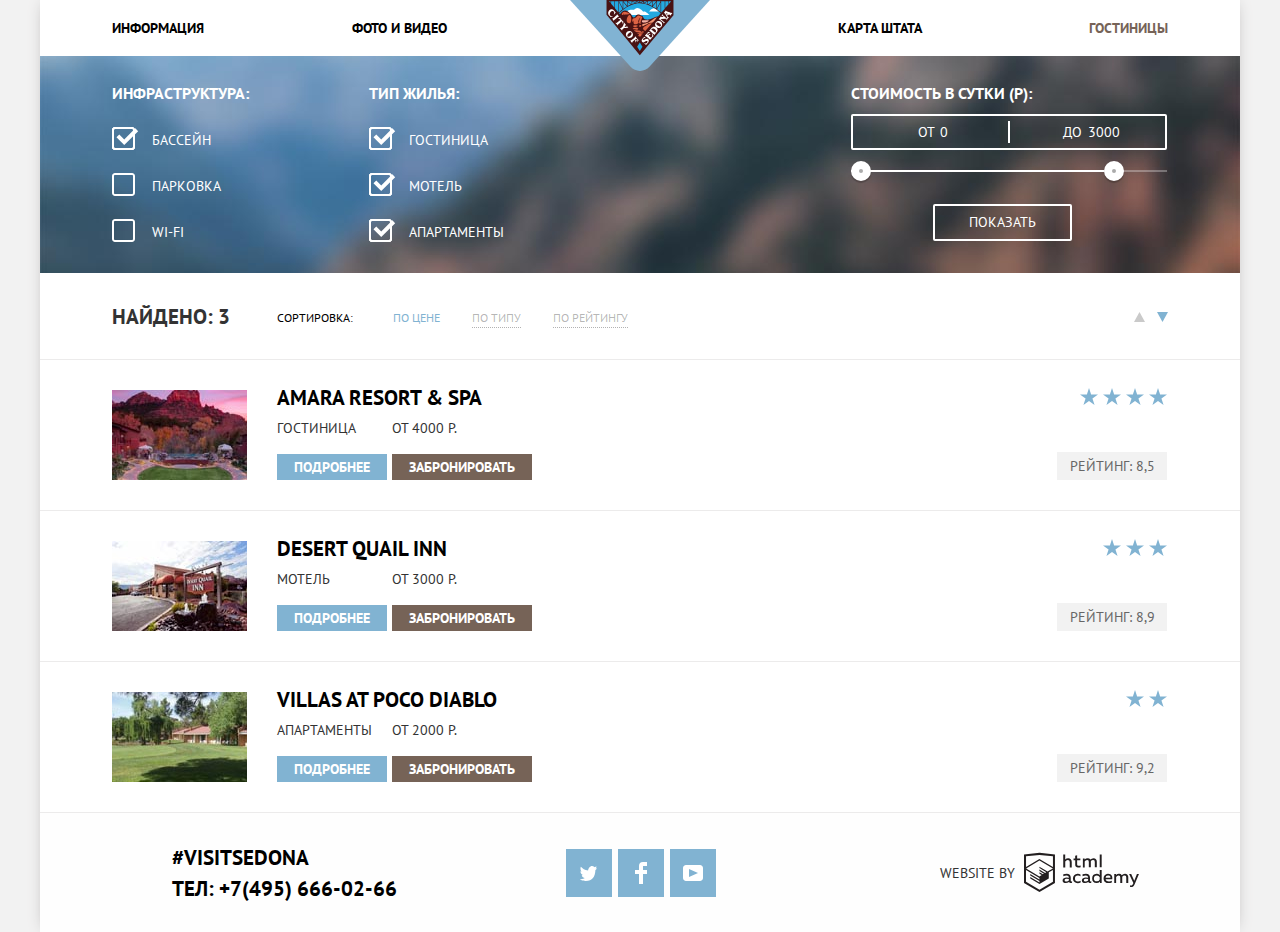
==== commit 9275a564: "правки" ====
--- a/catalog.html
+++ b/catalog.html
@@ -1,229 +1,240 @@
 <!DOCTYPE html>
 <html lang="ru">
-  <head>
-    <meta charset="utf-8">
-    <title>HTML Academy: Седона</title>
-    <link href="https://fonts.googleapis.com/css?family=PT+Sans:400,700&display=swap&subset=cyrillic" rel="stylesheet">
-    <link href="css/style.css" rel="stylesheet">
-    <link rel="stylesheet" href="css/normalize.css">
-  </head>
-  <body class="catalog-background">
+<head>
+  <meta charset="utf-8">
+  <title>HTML Academy: Седона</title>
+  <link href="https://fonts.googleapis.com/css?family=PT+Sans:400,700&display=swap&subset=cyrillic" rel="stylesheet">
+  <link rel="stylesheet" href="css/normalize.css">
+  <link href="css/style.css" rel="stylesheet">
+</head>
+<body class="catalog-background">
   <div class="container">
-  <header class="header-all">
+    <header class="header-all">
       <nav>
         <a href="index.html"><img src="img/logo-sedona.svg" width="140" height="71" class="logo" alt="Логотип Седоны"></a>
         <ul class="main-navigation">
-          <li><a href="info.html">Информация</a></li>
-          <li><a href="#">Фото и видео</a></li>
+          <li class="nav-info"><a href="info.html">Информация</a></li>
+          <li class="nav-photo"><a href="#">Фото и видео</a></li>
           <li class="nav-map"><a href="#">Карта штата</a></li>
-          <li class="nav-active"><a href="catalog.html">Гостиницы</a></li>
+          <li class="nav-hotel nav-active"><a href="catalog.html">Гостиницы</a></li>
         </ul>
       </nav>
-  </header>
-  <main>
+    </header>
+    <main>
       <h1 class="visually-hidden">Отели</h1>
       <section class="hotels-form">
-          <h2 class="visually-hidden">Фильтр отелей</h2>
-            <form class="hotels-search" action="https://echo.htmlacademy.ru/courses" method="post">
-              <div>
-                <h3>Инфраструктура:</h3>
-                <ul class="list">
-                  <li>
-                    <label>
-                    <input type="checkbox" name="pool" value="бассейн" checked> Бассейн
-                    <span class="checkbox-indicator"></span>
-                    </label>
-                  </li>
-                  <li>
-                    <label>
-                    <input type="checkbox" name="parking" value="парковка"> Парковка
-                    <span class="checkbox-indicator"></span>
-                   </label>
-                  </li>
-                  <li>
-                    <label>
-                    <input type="checkbox" name="wf" value="wi-fi"> Wi-fi
-                    <span class="checkbox-indicator"></span>
-                    </label>
-                  </li>
-              </ul>
-            </div>
-            <div class="hotels-search-type">
-              <h3>Тип жилья:</h3>
-              <ul class="list">
-                <li>
-                <label>
-                  <input type="checkbox" name="hotel" value="гостиница" checked> Гостиница
-                  <span class="checkbox-indicator"></span>
-                </label>
-                </li>
-                <li>
+        <h2 class="visually-hidden">Фильтр отелей</h2>
+        <form class="hotels-search" action="https://echo.htmlacademy.ru/courses" method="post">
+          <div>
+            <h3>Инфраструктура:</h3>
+            <ul class="list">
+              <li>
+                <label>
+                  <input type="checkbox" name="pool" value="бассейн" checked> бассейн
+                  <span class="checkbox-indicator"></span>
+                </label>
+              </li>
+              <li>
+                <label>
+                  <input type="checkbox" name="parking" value="парковка"> парковка
+                  <span class="checkbox-indicator"></span>
+                </label>
+              </li>
+              <li>
+                <label>
+                  <input type="checkbox" name="wf" value="wi-fi"> wi-fi
+                  <span class="checkbox-indicator"></span>
+                </label>
+              </li>
+            </ul>
+          </div>
+          <div class="hotels-search-type">
+            <h3>Тип жилья:</h3>
+            <ul class="list">
+              <li>
+                <label>
+                  <input type="checkbox" name="hotel" value="гостиница" checked> гостиница
+                  <span class="checkbox-indicator"></span>
+                </label>
+              </li>
+              <li>
                 <label>
                   <input type="checkbox" name="motel" value="мотель" checked> мотель
                   <span class="checkbox-indicator"></span>
                 </label>
-                </li>
-                <li>
+              </li>
+              <li>
                 <label>
                   <input type="checkbox" name="apart" value="апартаменты" checked> апартаменты
                   <span class="checkbox-indicator"></span>
                 </label>
-                </li>
-              </ul>
-              </div>
-            </form>
+              </li>
+            </ul>
+          </div>
+        </form>
         <div class="filter-range">
           <div class="filter-range-title">Стоимость в сутки (р):</div>
           <div class="price-controls">
-            <label class="min-price" aria-label="минимальная цена">от <input type="number" name="min-price" value="0"></label>
-            <label class="max-price" aria-label="максимальная цена">до <input type="number" name="max-price" value="3000"></label>
+            <label class="min-price" aria-label="минимальная цена">от <input type="number" name="min-price"
+                value="0"></label>
+            <label class="max-price" aria-label="максимальная цена">до <input type="number" name="max-price"
+                value="3000"></label>
           </div>
           <div class="range-controls">
             <div class="scale">
               <div class="bar"></div>
             </div>
-            <div class="range-toggle range-toggle-min"></div>
-            <div class="range-toggle range-toggle-max"></div>
+            <div class="range-toggle range-toggle-min" aria-label="минимальная цена"></div>
+            <div class="range-toggle range-toggle-max" aria-label="максимальная цена"></div>
           </div>
           <button class="btn-transparent" type="submit">Показать</button>
+        </div>
+      </section>
+      <div class="search-results">
+        <div class="search-number">
+          НАЙДЕНО: 3
+        </div>
+        <div>
+          <p class="search-sort">сортировка:</p>
+        </div>
+        <div class="search-type">
+          <p class="search-active"><a class="search-type" href="#">по цене</a></p>
+          <p><a class="search-type" href="#">по типу</a></p>
+          <p><a class="search-type" href="#">по рейтингу</a></p>
+        </div>
+        <div class="search-button">
+          <a href="#" class="searsh-button-icon" aria-label="стрелка вверх">
+            <svg class="button-icon" xmlns="http://www.w3.org/2000/svg" width="11" height="10" viewBox="0 0 11 10">
+              <path d="M5.5 0L0 10h11z" /></svg>
+          </a>
+          <a href="#" class="searsh-button-icon" aria-label="стрелка вниз">
+            <svg class="button-icon active" xmlns="http://www.w3.org/2000/svg" width="11" height="10"
+              viewBox="0 0 11 10">
+              <path d="M5.5 10L0 0h11" /></svg>
+          </a>
+        </div>
       </div>
-      </section>
-            <div class="search-results">
-                <div class="search-number">
-                  НАЙДЕНО: 3
-                </div>
-                <div>
-                  <p class="search-sort">сортировка:</p>
-                </div>
-                <div class="search-type">
-                  <p class="search-active"><a class="search-type" href="#">по цене</a></p>
-                  <p><a class="search-type" href="#">по типу</a></p>
-                  <p><a class="search-type" href="#">по рейтингу</a></p>
-                </div>
-                <div class="search-button">
-                  <a href="#" class="searsh-button-icon">
-                    <svg class="button-icon" xmlns="http://www.w3.org/2000/svg" width="11" height="10" viewBox="0 0 11 10"><path d="M5.5 0L0 10h11z"/></svg>
-                  </a>
-                  <a href="#" class="searsh-button-icon"> 
-                    <svg class="button-icon active" xmlns="http://www.w3.org/2000/svg" width="11" height="10" viewBox="0 0 11 10"><path d="M5.5 10L0 0h11"/></svg>
-                  </a>
-                </div>
-            </div>
-            <div class="hotel-list-line"></div>
-            <h2 class="visually-hidden">Список отелей</h2>
-            <ul class="list">
-              <li class="hotel-list">
-                <div class="hotel-list-photo">
-                  <a href="#">
-                    <img src="img/hotel-picture_amara_resort_&_spa.jpg" width="135" height="90" alt="Amara Resort & Spa">
-                    </a>
-                </div>
-                <div class="hotel-list-description">
-                  <h3 class="hotel-list-name"><a href="#">Amara Resort & Spa</a></h3>
-                  <div class="hotel-list-description-inside">
-                    <div class="hotel-list-info"> 
-                      <p class="hotel-list-category">гостиница</p>
-                      <p><a class="blue-button" href="#">Подробнее</a></p>
-                    </div>
-                    <div class="hotel-list-info">
-                    <p class="hotel-list-category">от 4000 р.</p>
-                    <p><a class="brown-button" href="#">Забронировать</a></p>
-                   </div>
-                  </div>
-                </div>
-              <div class="rating">
-                <div class="rating-stars">
-                  <img src="img/star.svg" class="rating-stars-inside" width="18" height="17" alt="звезда">
-                  <img src="img/star.svg" class="rating-stars-inside" width="18" height="17" alt="звезда">
-                  <img src="img/star.svg" class="rating-stars-inside" width="18" height="17" alt="звезда">
-                  <img src="img/star.svg" class="rating-stars-inside" width="18" height="17" alt="звезда">
-                </div>
-                <p class="rating-number">
-                  Рейтинг: 8,5
-                </p>
-              </div>
-              </li>
-              <div class="hotel-list-line"></div>
-              <li class="hotel-list">
-                <div class="hotel-list-photo">
-                  <a href="#"><img src="img/hotel-picture_desert_quail_inn.jpg" width="135" height="90" alt="Desert Quail Inn"></a>
-                  </div>
-                  <div class="hotel-list-description">
-                    <h3 class="hotel-list-name"><a href="#">Desert Quail Inn</a></h3>
-                    <div class="hotel-list-description-inside">
-                      <div class="hotel-list-info"> 
-                        <p class="hotel-list-category">мотель</p>
-                        <p><a class="blue-button" href="#">Подробнее</a></p>
-                      </div>
-                      <div class="hotel-list-info">
-                      <p class="hotel-list-category">от 3000 р.</p>
-                      <p><a class="brown-button" href="#">Забронировать</a></p>
-                     </div>
-                    </div>
-                  </div>
-                <div class="rating">
-                  <div class="rating-stars">
-                    <img src="img/star.svg" class="rating-stars-inside" width="18" height="17" alt="звезда">
-                    <img src="img/star.svg" class="rating-stars-inside" width="18" height="17" alt="звезда">
-                    <img src="img/star.svg" class="rating-stars-inside" width="18" height="17" alt="звезда">
-                  </div>
-                  <p class="rating-number">
-                    Рейтинг: 8,9
-                  </p>
-                </div>  
-                </li>
-                <div class="hotel-list-line"></div>
-                <li class="hotel-list">
-                  <div class="hotel-list-photo">
-                    <a href="#"><img src="img/hotel-picture_villas_at_poco_diablo.jpg" width="135" height="90" alt="Villas at Poco Diablo"></a>
-                    </div>
-                    <div class="hotel-list-description">
-                      <h3 class="hotel-list-name"><a href="#">Villas at Poco Diablo</a></h3>
-                      <div class="hotel-list-description-inside">
-                        <div class="hotel-list-info"> 
-                          <p class="hotel-list-category">апартаменты</p>
-                          <p><a class="blue-button" href="#">Подробнее</a></p>
-                        </div>
-                        <div class="hotel-list-info">
-                        <p class="hotel-list-category">от 2000 р.</p>
-                        <p><a class="brown-button" href="#">Забронировать</a></p>
-                       </div>
-                      </div>
-                    </div>
-                  <div class="rating">
-                    <div class="rating-stars">
-                      <img src="img/star.svg" class="rating-stars-inside" width="18" height="17" alt="звезда">
-                      <img src="img/star.svg" class="rating-stars-inside" width="18" height="17" alt="звезда">
-                    </div>
-                    <p class="rating-number">
-                      Рейтинг: 9,2
-                    </p>
-                  </div>
-                </li>    
-            </ul>
-            <div class="hotel-list-line"></div>
-</main>
-<footer class="footer">
-    <div class="footer-contacts">
-      <p>#visitsedona<br>
-        <a href="tel:+74956660266" class="tel-number">Тел: +7(495) 666-02-66</a>
+      <h2 class="visually-hidden">Список отелей</h2>
+      <ul class="list">
+        <li class="hotel-list">
+          <div class="hotel-list-photo">
+            <a href="#">
+              <img src="img/hotel-picture_amara_resort_&_spa.jpg" width="135" height="90" alt="Amara Resort & Spa">
+            </a>
+          </div>
+          <div class="hotel-list-description">
+            <h3 class="hotel-list-name"><a href="#">Amara Resort & Spa</a></h3>
+            <div class="hotel-list-description-inside">
+              <div class="hotel-list-info">
+                <p class="hotel-list-category">гостиница</p>
+                <p><a class="blue-button" href="#">Подробнее</a></p>
+              </div>
+              <div class="hotel-list-info">
+                <p class="hotel-list-category">от 4000 р.</p>
+                <p><a class="brown-button" href="#">Забронировать</a></p>
+              </div>
+            </div>
+          </div>
+          <div class="rating">
+            <div class="rating-stars">
+              <img src="img/star.svg" class="rating-stars-inside" width="18" height="17" alt="звезда">
+              <img src="img/star.svg" class="rating-stars-inside" width="18" height="17" alt="звезда">
+              <img src="img/star.svg" class="rating-stars-inside" width="18" height="17" alt="звезда">
+              <img src="img/star.svg" class="rating-stars-inside" width="18" height="17" alt="звезда">
+            </div>
+            <p class="rating-number">
+              Рейтинг: 8,5
+            </p>
+          </div>
+        </li>
+        <div class="hotel-list-line"></div>
+        <li class="hotel-list">
+          <div class="hotel-list-photo">
+            <a href="#"><img src="img/hotel-picture_desert_quail_inn.jpg" width="135" height="90"
+                alt="Desert Quail Inn"></a>
+          </div>
+          <div class="hotel-list-description">
+            <h3 class="hotel-list-name"><a href="#">Desert Quail Inn</a></h3>
+            <div class="hotel-list-description-inside">
+              <div class="hotel-list-info">
+                <p class="hotel-list-category">мотель</p>
+                <p><a class="blue-button" href="#">Подробнее</a></p>
+              </div>
+              <div class="hotel-list-info">
+                <p class="hotel-list-category">от 3000 р.</p>
+                <p><a class="brown-button" href="#">Забронировать</a></p>
+              </div>
+            </div>
+          </div>
+          <div class="rating">
+            <div class="rating-stars">
+              <img src="img/star.svg" class="rating-stars-inside" width="18" height="17" alt="звезда">
+              <img src="img/star.svg" class="rating-stars-inside" width="18" height="17" alt="звезда">
+              <img src="img/star.svg" class="rating-stars-inside" width="18" height="17" alt="звезда">
+            </div>
+            <p class="rating-number">
+              Рейтинг: 8,9
+            </p>
+          </div>
+        </li>
+        <li class="hotel-list">
+          <div class="hotel-list-photo">
+            <a href="#"><img src="img/hotel-picture_villas_at_poco_diablo.jpg" width="135" height="90"
+                alt="Villas at Poco Diablo"></a>
+          </div>
+          <div class="hotel-list-description">
+            <h3 class="hotel-list-name"><a href="#">Villas at Poco Diablo</a></h3>
+            <div class="hotel-list-description-inside">
+              <div class="hotel-list-info">
+                <p class="hotel-list-category">апартаменты</p>
+                <p><a class="blue-button" href="#">Подробнее</a></p>
+              </div>
+              <div class="hotel-list-info">
+                <p class="hotel-list-category">от 2000 р.</p>
+                <p><a class="brown-button" href="#">Забронировать</a></p>
+              </div>
+            </div>
+          </div>
+          <div class="rating">
+            <div class="rating-stars">
+              <img src="img/star.svg" class="rating-stars-inside" width="18" height="17" alt="звезда">
+              <img src="img/star.svg" class="rating-stars-inside" width="18" height="17" alt="звезда">
+            </div>
+            <p class="rating-number">
+              Рейтинг: 9,2
+            </p>
+          </div>
+        </li>
+      </ul>
+    </main>
+    <footer class="footer">
+      <div class="footer-contacts">
+        <p>#visitsedona<br>
+          <a href="tel:+74956660266" class="tel-number">Тел: +7(495) 666-02-66</a>
+        </p>
+      </div>
+      <div>
+        <ul class="footer-social list">
+          <li><a href="#" class="social-button"><img src="img/twitter.svg" width="17" height="15" alt="twitter"
+                aria-label="твиттер"></a></li>
+          <li><a href="#" class="social-button"><img src="img/fb-icon.svg" width="12" height="22" alt="facebook"
+                aria-label="фейсбук"></a></li>
+          <li><a href="#" class="social-button"><img src="img/youtube.svg" width="20" height="16" alt="youtube"
+                aria-label="ютьюб"></a></li>
+        </ul>
+      </div>
+      <p class="footer-copyright">
+        <span class="footer-website">website by</span>
+        <a href="https://htmlacademy.ru/intensive/htmlcss"><span class="visually-hidden">HTML Academy</span>
+          <svg id="Layer_1" data-name="Layer 1" xmlns="http://www.w3.org/2000/svg" width="115" height="41"
+            viewBox="0 0 108.08 36.85">
+            <path
+              d="M44.61,26.88a2,2,0,0,0,.55-0.1v1.33a3.25,3.25,0,0,1-1.18.21,1.67,1.67,0,0,1-1.67-1,4.84,4.84,0,0,1-3.14,1.08c-1.51,0-2.91-.83-2.91-2.55,0-2.13,2-2.79,3.71-2.79a11.08,11.08,0,0,1,2.17.25v-0.3c0-1-.76-1.77-2.19-1.77a7.42,7.42,0,0,0-3,.64v-1.7a10.21,10.21,0,0,1,3.19-.55c2.36,0,3.81,1.12,3.81,3.65v3a0.54,0.54,0,0,0,.49.59h0.17Zm-6.44-1.13A1.35,1.35,0,0,0,39.63,27h0.11a3.39,3.39,0,0,0,2.41-1V24.58a9.72,9.72,0,0,0-1.81-.21c-1,0-2.16.33-2.16,1.38h0Zm12.36-6.11a5,5,0,0,1,2.57.64V22a4.08,4.08,0,0,0-2.3-.7,2.75,2.75,0,1,0,0,5.49,5,5,0,0,0,2.43-.64v1.71a6.27,6.27,0,0,1-2.76.57A4.21,4.21,0,0,1,46,24.51q0-.21,0-0.41a4.32,4.32,0,0,1,4.18-4.46h0.38Zm12.17,7.24a2,2,0,0,0,.55-0.1v1.33a3.25,3.25,0,0,1-1.18.21,1.67,1.67,0,0,1-1.67-1,4.84,4.84,0,0,1-3.14,1.08c-1.51,0-2.91-.83-2.91-2.55,0-2.13,2-2.79,3.71-2.79a11.08,11.08,0,0,1,2.17.25v-0.3c0-1-.76-1.77-2.19-1.77a7.42,7.42,0,0,0-3,.64v-1.7a10.21,10.21,0,0,1,3.19-.55c2.36,0,3.81,1.12,3.81,3.65v3a0.54,0.54,0,0,0,.49.59h0.17Zm-6.44-1.13A1.35,1.35,0,0,0,57.73,27h0.11a3.39,3.39,0,0,0,2.41-1V24.58a9.72,9.72,0,0,0-1.81-.21c-1.06,0-2.16.33-2.16,1.38h0ZM73,16V28.2H71.35V26.88a3.88,3.88,0,0,1-3.19,1.54,4.4,4.4,0,0,1,0-8.78,3.81,3.81,0,0,1,3,1.3V16H73Zm-4.53,5.22a2.76,2.76,0,1,0,0,5.52A2.86,2.86,0,0,0,71.15,25V23A2.91,2.91,0,0,0,68.49,21.27ZM79,19.64c3.31,0,4.46,2.68,3.92,5.09H76.7c0.21,1.5,1.67,2.11,3.19,2.11a6.11,6.11,0,0,0,2.64-.59v1.6a7.14,7.14,0,0,1-3,.57C77,28.42,74.78,27,74.78,24a4.18,4.18,0,0,1,4-4.39H79Zm0.09,1.54a2.28,2.28,0,0,0-2.44,2.1v0.06H81.3A2,2,0,0,0,79.13,21.18Zm5.73,7V19.87h1.65v1a3.81,3.81,0,0,1,2.78-1.27A2.86,2.86,0,0,1,91.89,21a4.12,4.12,0,0,1,2.91-1.33A3.06,3.06,0,0,1,98,23V28.2h-1.9V23.05a1.59,1.59,0,0,0-1.42-1.75H94.42a2.8,2.8,0,0,0-2.07,1.12V28.2h-1.9V23.05A1.59,1.59,0,0,0,89,21.31H88.8a3,3,0,0,0-2.21,1.29v5.63H84.86Zm21.31-8.33h1.9l-3.91,9.46c-0.9,2.17-2.09,2.86-3.35,2.86a4.76,4.76,0,0,1-1.1-.14V30.46a2.86,2.86,0,0,0,.85.12c0.9,0,1.58-.64,2.07-1.9l0.17-.42-4-8.4h2l2.86,6.29ZM38.73,1.46V6.22a3.81,3.81,0,0,1,2.7-1.14,3.25,3.25,0,0,1,3.44,3.4v5.15H43V8.72a1.81,1.81,0,0,0-1.61-2h-0.3a2.93,2.93,0,0,0-2.32,1.39v5.52h-1.9V1.46h1.9ZM49.94,2.31v3h3V6.91h-3v3.81c0,1.1.5,1.46,1.58,1.46a4.49,4.49,0,0,0,1.69-.33v1.6A6.8,6.8,0,0,1,51,13.8a2.55,2.55,0,0,1-2.86-2.74V6.89H46.58V5.26h1.5V2.74Zm5.4,11.31V5.28H57v1A3.81,3.81,0,0,1,59.77,5a2.86,2.86,0,0,1,2.6,1.33A4.12,4.12,0,0,1,65.28,5,3.06,3.06,0,0,1,68.44,8.4v5.21h-1.9V8.46a1.59,1.59,0,0,0-1.42-1.75H64.89a2.8,2.8,0,0,0-2.07,1.12v5.78h-1.9V8.46A1.59,1.59,0,0,0,59.5,6.71H59.27A3,3,0,0,0,57.06,8v5.63H55.34ZM71.17,1.45H73V13.6H71.17V1.45ZM14.71,0H14.55L0,1.54V28.21l14.55,8.66,14.55-8.66V1.54Zm12.5,27.1L14.55,34.64,1.9,27.12V16.18l12.59,7.5V25L5.86,19.9v1.31l8.68,5.21v1.39L5.87,22.65V24l8.68,5.21,8.75-5.24V18.31L27.2,16V27.12Zm0-12.53-3.48,2-1.6,1L14.51,13v1.31L21,18.23H21l-0.14.09-1,.54-5.37-3.2V17l4.24,2.52-1,.67-3.2-1.9v1.31l2.1,1.24L14.5,22.1,2,14.65,14.51,7.11Zm0-1.32L14.49,5.76,1.91,13.25v-10L14.56,1.92,27.21,3.25v10h0Z"
+              transform="translate(0 -0.02)" fill="#231f20"></path>
+          </svg>
+        </a>
       </p>
-    </div>
-    <div>
-    <ul class="footer-social list"> 
-      <li><a href="#" class="social-button"><img src="img/twitter.svg" width="17" height="15" alt="twitter"></a></li>
-      <li><a href="#" class="social-button"><img src="img/fb-icon.svg" width="12" height="22" alt="facebook"></a></li>
-      <li><a href="#" class="social-button"><img src="img/youtube.svg" width="20" height="16" alt="youtube"></a></li>
-    </ul>
-    </div>
-    <p class="footer-copyright">
-      <span class="footer-website">website by</span>
-      <a href="https://htmlacademy.ru/intensive/htmlcss"><span class="visually-hidden">HTML Academy</span>
-      <svg id="Layer_1" data-name="Layer 1" xmlns="http://www.w3.org/2000/svg" width="115" height="41" viewBox="0 0 108.08 36.85"><path d="M44.61,26.88a2,2,0,0,0,.55-0.1v1.33a3.25,3.25,0,0,1-1.18.21,1.67,1.67,0,0,1-1.67-1,4.84,4.84,0,0,1-3.14,1.08c-1.51,0-2.91-.83-2.91-2.55,0-2.13,2-2.79,3.71-2.79a11.08,11.08,0,0,1,2.17.25v-0.3c0-1-.76-1.77-2.19-1.77a7.42,7.42,0,0,0-3,.64v-1.7a10.21,10.21,0,0,1,3.19-.55c2.36,0,3.81,1.12,3.81,3.65v3a0.54,0.54,0,0,0,.49.59h0.17Zm-6.44-1.13A1.35,1.35,0,0,0,39.63,27h0.11a3.39,3.39,0,0,0,2.41-1V24.58a9.72,9.72,0,0,0-1.81-.21c-1,0-2.16.33-2.16,1.38h0Zm12.36-6.11a5,5,0,0,1,2.57.64V22a4.08,4.08,0,0,0-2.3-.7,2.75,2.75,0,1,0,0,5.49,5,5,0,0,0,2.43-.64v1.71a6.27,6.27,0,0,1-2.76.57A4.21,4.21,0,0,1,46,24.51q0-.21,0-0.41a4.32,4.32,0,0,1,4.18-4.46h0.38Zm12.17,7.24a2,2,0,0,0,.55-0.1v1.33a3.25,3.25,0,0,1-1.18.21,1.67,1.67,0,0,1-1.67-1,4.84,4.84,0,0,1-3.14,1.08c-1.51,0-2.91-.83-2.91-2.55,0-2.13,2-2.79,3.71-2.79a11.08,11.08,0,0,1,2.17.25v-0.3c0-1-.76-1.77-2.19-1.77a7.42,7.42,0,0,0-3,.64v-1.7a10.21,10.21,0,0,1,3.19-.55c2.36,0,3.81,1.12,3.81,3.65v3a0.54,0.54,0,0,0,.49.59h0.17Zm-6.44-1.13A1.35,1.35,0,0,0,57.73,27h0.11a3.39,3.39,0,0,0,2.41-1V24.58a9.72,9.72,0,0,0-1.81-.21c-1.06,0-2.16.33-2.16,1.38h0ZM73,16V28.2H71.35V26.88a3.88,3.88,0,0,1-3.19,1.54,4.4,4.4,0,0,1,0-8.78,3.81,3.81,0,0,1,3,1.3V16H73Zm-4.53,5.22a2.76,2.76,0,1,0,0,5.52A2.86,2.86,0,0,0,71.15,25V23A2.91,2.91,0,0,0,68.49,21.27ZM79,19.64c3.31,0,4.46,2.68,3.92,5.09H76.7c0.21,1.5,1.67,2.11,3.19,2.11a6.11,6.11,0,0,0,2.64-.59v1.6a7.14,7.14,0,0,1-3,.57C77,28.42,74.78,27,74.78,24a4.18,4.18,0,0,1,4-4.39H79Zm0.09,1.54a2.28,2.28,0,0,0-2.44,2.1v0.06H81.3A2,2,0,0,0,79.13,21.18Zm5.73,7V19.87h1.65v1a3.81,3.81,0,0,1,2.78-1.27A2.86,2.86,0,0,1,91.89,21a4.12,4.12,0,0,1,2.91-1.33A3.06,3.06,0,0,1,98,23V28.2h-1.9V23.05a1.59,1.59,0,0,0-1.42-1.75H94.42a2.8,2.8,0,0,0-2.07,1.12V28.2h-1.9V23.05A1.59,1.59,0,0,0,89,21.31H88.8a3,3,0,0,0-2.21,1.29v5.63H84.86Zm21.31-8.33h1.9l-3.91,9.46c-0.9,2.17-2.09,2.86-3.35,2.86a4.76,4.76,0,0,1-1.1-.14V30.46a2.86,2.86,0,0,0,.85.12c0.9,0,1.58-.64,2.07-1.9l0.17-.42-4-8.4h2l2.86,6.29ZM38.73,1.46V6.22a3.81,3.81,0,0,1,2.7-1.14,3.25,3.25,0,0,1,3.44,3.4v5.15H43V8.72a1.81,1.81,0,0,0-1.61-2h-0.3a2.93,2.93,0,0,0-2.32,1.39v5.52h-1.9V1.46h1.9ZM49.94,2.31v3h3V6.91h-3v3.81c0,1.1.5,1.46,1.58,1.46a4.49,4.49,0,0,0,1.69-.33v1.6A6.8,6.8,0,0,1,51,13.8a2.55,2.55,0,0,1-2.86-2.74V6.89H46.58V5.26h1.5V2.74Zm5.4,11.31V5.28H57v1A3.81,3.81,0,0,1,59.77,5a2.86,2.86,0,0,1,2.6,1.33A4.12,4.12,0,0,1,65.28,5,3.06,3.06,0,0,1,68.44,8.4v5.21h-1.9V8.46a1.59,1.59,0,0,0-1.42-1.75H64.89a2.8,2.8,0,0,0-2.07,1.12v5.78h-1.9V8.46A1.59,1.59,0,0,0,59.5,6.71H59.27A3,3,0,0,0,57.06,8v5.63H55.34ZM71.17,1.45H73V13.6H71.17V1.45ZM14.71,0H14.55L0,1.54V28.21l14.55,8.66,14.55-8.66V1.54Zm12.5,27.1L14.55,34.64,1.9,27.12V16.18l12.59,7.5V25L5.86,19.9v1.31l8.68,5.21v1.39L5.87,22.65V24l8.68,5.21,8.75-5.24V18.31L27.2,16V27.12Zm0-12.53-3.48,2-1.6,1L14.51,13v1.31L21,18.23H21l-0.14.09-1,.54-5.37-3.2V17l4.24,2.52-1,.67-3.2-1.9v1.31l2.1,1.24L14.5,22.1,2,14.65,14.51,7.11Zm0-1.32L14.49,5.76,1.91,13.25v-10L14.56,1.92,27.21,3.25v10h0Z" transform="translate(0 -0.02)" fill="#231f20"></path>
-      </svg>
-      </a>
-    </p>
-</footer>
-</div>
+    </footer>
+  </div>
 </body>
 </html>--- a/css/style.css
+++ b/css/style.css
@@ -1,1032 +1 @@
-body {
-  margin: 0;
-  padding: 0;
-  font-family: "PT Sans", Arial, sans-serif;
-  font-size: 14px;
-  line-height: 26px;
-  font-weight: 400;
-  color: #333333;
-  text-transform: uppercase;
-  background-color: #f2f2f2;
-}
-
-.container {
-  width: 1200px;
-  margin: 0 auto;
-  padding: 0;
-  box-shadow: 0 0 15px -5px #ada9a9; 
-}
-
-.header-all {
-  position: relative;
-}
-
-a {
-  text-decoration: none;
-}
-
-.visually-hidden {
-  position: absolute;
-  clip: rect(0 0 0 0);
-  width: 1px;
-  height: 1px;
-  margin: -1px;
-}
-
-.main-background {
-  background: url("../img/background-photo.jpg") center -27px;
-  background-repeat: no-repeat;
-  background-color: #f2f2f2;
-}
-
-.logo {
-  position: absolute;
-  top: 0;
-  left: 50%;
-  transform: translateX(-50%);
-}
-
-.main-navigation {
-  margin: 0;
-  display: flex;
-  justify-content: space-between;
-  align-items: center;
-  list-style: none;
-  padding: 15px 0;
-  font-weight: 700;
-  color: #000000;
-  background-color: #ffffff;
-}
-
-.main-navigation li {
-  max-width: 20%;
-  width: 100%;
-  text-align: center;
-}
-
-.nav-map {
-  margin-left: auto;
-}
-
-.main-navigation a {
-  color: #000000;
-}
-
-.main-navigation a:hover {
-  color: #81b3d2;
-}
-
-.main-navigation a:active {
-  color: rgba(0, 0, 0, 0.3);
-}
-
-.nav-active a {
-  color: #766357;
-}
-
-.welcome {
-  padding-top: 502px;
-  width: 100%;
-  background-color: #899fa5;
-  background: url("../img/polygon.png"), url("../img/welcome.png");
-  background-repeat: no-repeat;
-  background-position: center 450px, center 76px;
-    
-}
-
-.welcome-text {
-  margin-top: 5px;
-  padding-top: 47px;
-  padding-bottom: 37px;
-  text-align: center;
-  background-color: #ffffff;
-}
-
-.welcome h1 {
-  font-size: 21px;
-}
-.welcome-text p {
-  padding-top: 13px;
-}
-
-.features-1 {
-  display: flex;
-  justify-content: space-between;
-  color: #ffffff;
-  background-color: #81b3d2;
-  margin: 0;
-  padding: 0;
-  text-align: center;
-  vertical-align: center;
-  min-height: 256px;
-  width: 1200px;
-}
-
-.features-1-text {
-  display: flex;
-  margin: auto;
-  flex-direction: column;
-  align-items: center;
-  justify-content: center;
-}
-
-.features-1-text h3 {
-  padding-top: 5px;
-  margin-bottom: 10px;
-  font-size: 21px;
-  line-height: 21px;
-}
-
-.features-1-text-1 {
-  line-height: 21px;
-  padding-bottom: 8px;
-}
-
-.features-1-text-2 {
-  padding-bottom: 37px;
-  margin: 0;
-  line-height: 21px;
-}
-
-.features-list-1 {
-  display: flex;
-  justify-content: space-around;
-  background-color: #ffffff;
-  margin: 0;
-  padding: 0;
-  list-style: none;
-  width: 1200px;
-  height: 330px;
-}
-
-.feature-item-1 {
-  width: 300px;
-  padding-top: 60px;
-  text-align: center;  
-}
-
-.feature-item-1 h3 {
-  margin: 0;
-  padding: 20px;
-  padding-bottom: 25px;
-  font-size: 21px;
-  line-height: 21px;
-}
-
-.feature-item-1 p {
-  margin: 0;
-  padding: 0;
-  padding-bottom: 20px;
-  line-height: 21px;
-}
-
-.feature-icon-2 {
-  margin-top: 3px;
-}
-
-.feature-icon-3 {
-  margin-top: -3px;
-}
-
-.features-list-2 {
-  display: flex;
-  justify-content: space-around;
-  align-items: center;
-  background-color: #f2f2f2;
-  margin: 0;
-  padding: 0;
-  list-style: none;
-  height: 256px;
-  width: 1200px;
-}
-
-.feature-item-2 {
-  text-align: center;
-  width: 400px;
-}
-
-.feature-item-2 h3 {
-  margin: 0;
-  margin-top: 13px;
-  font-size: 21px;
-  line-height: 21px;
-  padding-bottom: 5px;
-}
-
-.feature-item-2-text {
-  padding-bottom: 10px;
-  line-height: 21px;
-}
-
-.feature-item-2-number {
-  padding-bottom: 5px;
-}
-
-.search {
-  padding-top: 25px;
-  color: #000000;
-  background-color: #ffffff;
-}
-
-.search h2 {
-  font-size: 30px;
-  line-height: 36px;
-  text-align: center;
-}
-
-.search-text {
-  padding-bottom: 32px;
-  text-align: center;
-  line-height: 24px;
-}
-
-.open-form {
-  position: relative;
-}
-
-.button-form-main {
-  display: block;
-  margin-left: auto;
-  margin-right: auto;
-  padding-top: 30px;
-  padding-bottom: 30px;
-  width: 568px;
-  font-size: 21px;
-  line-height: 26px;
-  font-weight: 700;
-  color: #ffffff;
-  background-color: #766357;
-  border: none;
-  cursor: pointer;
-}
- 
-.button-form-main:hover {
-  background-color: #604e43; 
-}
-   
-.button-form-main:active {
-  color: rgba(255, 255, 255, 0.3);
-  background-color: #503e33;
-}
- 
-.button-form-find {
-  margin-top: 28px;
-  padding-top: 15px;
-  padding-bottom: 15px;
-  width: 458px;
-  font-size: 21px;
-  line-height: 26px;
-  font-weight: 700;
-  text-transform: uppercase;
-  color: #ffffff;
-  background-color:#81b3d2;
-  border: none;
-  cursor: pointer;
-}
-
-.button-form-find:hover {
-  background-color: #669ec0; 
-}
-   
-.button-form-find:active {
-  color: rgba(255, 255, 255, 0.3);
-  background-color: #5496bd;
-}
-
-@keyframes move {
-  0% {
-    transform: translateY(-500px);
-  }
-
-  70% {
-    transform: translateY(0);
-  }
-
-  100% {
-    transform: translateY(0);
-  }
-}
-
-
-.form-main {
-  display: none;
-  top: 0;
-  left: 316px;
-  margin-left: auto;
-  margin-right: auto;
-  position: absolute;
-  background-color: #ffffff;
-  padding: 55px;
-  width: 458px;
-  box-shadow: 0 5px 15px -5px #ada9a9; 
-}
-
-.form-main-show {
-  display: block;
-  animation: move .8s;
-}
-
-.open-form-wrap {
-  overflow: hidden;
-}
-
-.form-search-item {
-  display: flex;
-  position: relative;
-  align-items: center;
-  justify-content: space-between;
-  margin-bottom: 28px;
-  font-weight: 700;
-}
-
-.form-search-check {
-  width: 322px;
-  height: 30px;
-  padding: 4px 12px;
-  background-color: #f2f2f2;
-  border: none;
-  font-size: 14;
-  line-height: 26px;
-  font-weight: 700;
-}
-
-.form-search-check:hover {
-  background-color: #ebebeb;
-}
-
-.form-search-check:focus {
-  background-color: #ffffff;
-  outline: 1px solid #ebebeb;
-}
-
-.form-search-check:active {
-  background-color: #ffffff;
-  border: #ebebeb;
-  outline: 1px solid #ebebeb;
-}
-
-.form-calendar {
-  display: flex;
-  justify-content: space-between;
-  align-items: center;
-  position: relative;
-  width: 458px;
-}
-
-.form-calendar svg {
-  position: absolute;
-  top: 8px;
-  right: 10px;
-  opacity: 0.3;
-}
-
-.form-calendar svg:hover {
-  opacity: 1;
-}
-
-.form-calendar svg:active {
-  fill: #81b3d2;
-}
-
-.form-search-adult-kids{
-  display: flex;
-  margin-top: 2px;
-  align-items: center;
-  justify-content: space-between;
-}
-
-.form-search-number {
-  width: 105px;
-  height: 30px;
-  padding: 4px;
-  background-color: #f2f2f2;
-  border: none;
-  font-size: 14;
-  line-height: 26px;
-  text-align: center;
-  font-weight: 700;
-}
-
-.adult {
-  margin-left: 40px;
-}
-
-.kids {
-  margin-left: 25px;
-}
-
-.form-search-number:hover {
-  background-color: #ebebeb;
-}
-
-.form-search-number:focus {
-  background-color: #ffffff;
-  border: 1 px solid #ebebeb;
-}
-
-.adult-down {
-  position: absolute;
-  border: none;
-  background-color: rgba(255, 255, 255, 0);
-  top: 6px;
-  right: 315px;
-  font-size: 23px;
-  font-weight: 700;
-  color: rgba(0, 1, 1, 0.3);
-}
-
-.adult-up {
-  position: absolute;
-  border: none;
-  background-color: rgba(255, 255, 255, 0);
-  top: 7px;
-  right: 242px;
-  font-size: 23px;
-  font-weight: 700;
-  color: rgba(0, 1, 1, 0.3);
-}
-
-.kids-down {
-  position: absolute;
-  border: none;
-  background-color: rgba(255, 255, 255, 0);
-  top: 6px;
-  right: 80px;
-  font-size: 23px;
-  font-weight: 700;
-  color: rgba(0, 1, 1, 0.3);
-}
-
-.kids-up {
-  position: absolute;
-  border: none;
-  background-color: rgba(255, 255, 255, 0);
-  top: 7px;
-  right: 8px;
-  font-size: 23px;
-  font-weight: 700;
-  color: rgba(0, 1, 1, 0.3);
-}
-
-.map {
-  overflow: hidden;
-  height: 594px;
-}
-
-.catalog-background {
-  background-color: #f2f2f2;
-}
-
-.hotels-form {
-  display: flex;
-  padding-top: 30px;
-  padding-bottom: 8px;
-  width: 100%;
-  margin: 0;
-  background-image: url("../img/filter-background.jpg");
-  background-repeat: no-repeat;
-  background-position: center -305px;
-  background-color: #446676;
-
-}
-
-.hotels-search {
-  display: flex;
-  padding-left: 72px;
-  color: #ffffff;
-  border: none;
-}
-
-.hotels-search h3 {
-  margin-top: -2px;
-  padding: 0;
-  padding-bottom: 7px;
-  font-size: 16;
-  line-height: 21px;
-
-}
-
-.hotels-search label {
-  position: relative;
-  padding-left: 20px;
-  display: block;
-  cursor: pointer;
-  user-select: none;
-}
-
-.hotels-search label:hover,
-.hotels-search label:focus {
-  color: #ffffff;
-}
-
-.hotels-search input[type="checkbox"] {
-  display: none;
-}
-
-.hotels-search label {
-  position: relative;
-  display: block;
-  cursor: pointer;
-  user-select: none;
-}
-
-.hotels-search input[type="checkbox"] + .checkbox-indicator {
-  position: absolute;
-  top: 0;
-  left: -20px;
-  width: 27px;
-  height: 23px;
-  background-image: url(../img/checkbox-off.svg);
-  background-repeat: no-repeat;
-}
-
-.hotels-search input[type="checkbox"]:checked + .checkbox-indicator::before {
-  content: "";
-  position: absolute;
-  width: 27px;
-  height: 23px;
-  background-image: url("../img/checkbox-off.svg");
-  background-repeat: no-repeat;
-}
-
-.hotels-search input[type="checkbox"]:checked + .checkbox-indicator::after {
-  content: "";
-  position: absolute;
-  width: 27px;
-  height: 23px;
-  background-image: url("../img/checkbox-on.svg");
-  background-repeat: no-repeat;
-}
-
-.hotels-search input[type="checkbox"]:disabled + .checkbox-indicator::before {
-  content: "";
-  position: absolute;
-  width: 27px;
-  height: 23px;
-  background-image: url("../img/checkbox-off.svg");
-  background-repeat: no-repeat;
-}
-
-.hotels-search input[type="checkbox"]:checked + .checkbox-indicator::after {
-  content: "";
-  position: absolute;
-  width: 27px;
-  height: 23px;
-  background-image: url("../img/checkbox-on.svg");
-  background-repeat: no-repeat;
-}
-
-.hotels-search li {
-  margin-bottom: 20px;
-  padding-left: 20px;
-  list-style: none;
-}
-
-.hotels-search-type {
-  margin-left: 115px;
-}
-
-.filter-range {
-  padding-right: 73px;
-  margin-top: -2px;
-  margin-left: 350px;
-  width: 316px;
-  color: #ffffff;
-  text-transform: uppercase;
-}
-
-.filter-range-title {
-  margin-bottom: 9px;
-  font-weight: 600;
-  font-size: 16px;
-  line-height: 21px;
-}
-
-.price-controls {
-  position: relative;
-  height: 32px;
-  margin-bottom: 20px;
-  font-size: 0;
-  border: 2px solid #ffffff;
-  border-radius: 2px;
-  
-}
-
-.price-controls::after {
-  content: "";
-  position: absolute;
-  top: 50%;
-  left: 50%;
-  width: 2px;
-  height: 22px;
-  background: #ffffff;
-  transform: translate(-50%, -50%);
-}
-
-.price-controls label {
-  display: inline-block;
-  font-size: 14px;
-  line-height: 21px;
-  vertical-align: middle;
-  cursor: pointer;
-}
-
-.price-controls .min-price,
-.price-controls .max-price {
-  width: 80px;
-  padding-top: 5px;
-  padding-left: 65px;
-}
-
-.price-controls input {
-  width: 50px;
-  margin: 0;
-  color: inherit;
-  font: inherit;
-  background: none;
-  border: none;
-}
-
-.range-controls {
-  position: relative;
-  margin-bottom: 32px;
-}
-
-.range-controls .scale {
-  height: 2px;
-  background: rgba(255, 255, 255, 0.3);
-}
-
-.range-controls .bar {
-  width: 80%;
-  height: 2px;
-  background: #ffffff;
-}
-
-.range-toggle {
-  position: absolute;
-  top: -9px;
-  width: 4px;
-  height: 4px;
-  background: #ababab;
-  border: 8px solid #ffffff;
-  border-radius: 50%;
-  box-shadow: 0 2px 1px 0 rgba(0, 1, 1, 0.2);
-  cursor: pointer;
-}
-
-.range-toggle:hover {
-  border: 9px solid #ffffff;
-  background: #ababab;
-}
-
-.range-toggle-min {
-  left: 0;
-}
-
-.range-toggle-max {
-  left: 80%;
-}
-
-.btn-transparent {
-  display: block;
-  margin: 0 auto;
-  margin-right: 95px;
-  padding: 6px 34px;
-  font-size: 14px;
-  line-height: 21px;
-  color: #ffffff;
-  text-transform: uppercase;
-  background: transparent;
-  border: 2px solid #ffffff;
-  border-radius: 2px;
-  cursor: pointer;
-}
-
-.btn-transparent:hover {
-  color: #000000;
-  background: #ffffff;
-}
-
-
-.search-results {
-  display: flex;
-  justify-content: flex-start;
-  align-items: center;
-  padding-top: 21px; 
-  padding-bottom: 20px;
-  padding-left: 72px;
-  padding-right: 72px;
-  background: #ffffff;
-}
-
-.search-number {
-  font-size: 21px;
-  line-height: 26px;
-  font-weight: 700;
-  width: 165px;
-}
-
-.search-sort {
-  padding-top: 3px;
-  padding-right: 40px;
-  font-size: 12px;
-  line-height: 18px;
-  color: #000000;
-}
-
-.search-type {
-  display: flex;
-  justify-content: flex-start;
-  flex-grow: 1;
-  padding-top: 2px;
-  font-size: 12px;
-  line-height: 18px;
-  color: rgba(0, 0, 0, 0.3);
-}
-
-.search-type p {
-  margin: 0;
-  padding-right: 32px;
-}
-
-.search-type a {
-  text-decoration: none;
-  border-bottom: 1px dotted rgba(0, 0, 0, 0.3);
-}
-
-.search-type a:hover {
-  color: #81b3d2;
-  text-decoration: none;
-  border-bottom: 1px dotted #81b3d2;
-}
-
-.search-type a:active {
-  color: #000000;
-  text-decoration: none;
-  border-bottom: none;
-}
-
- .search-active a{
-  color: #81b3d2;
-  text-decoration: none;
-  border-bottom: none;
-}
-
-.search-button {
-  display: flex;
-  justify-content: flex-start;
-  align-items: stretch;
-  width: 40px;
-}
-
-.searsh-button-icon {
-  margin: 5px;
-  border: none;
-  background-color: rgba(255, 255, 255, 0);
-  cursor: pointer;
-  outline: none;
-}
-
-.button-icon {
-  fill: #cacaca;
-}
-
-.searsh-button-icon:hover svg {
-  fill: #000000;
-}
-
-.searsh-button-icon:active svg {
-  fill: #81b3d2;
-}
-
-.searsh-button-icon .active{
-  fill: #81b3d2;
-}
-
-.list {
-  margin: 0;
-  padding: 0;
-}
-
-.hotel-list {
-  margin: 0;
-  display: flex;
-  justify-content: flex-start;
-  width: 100%;
-  margin: 0;
-  padding-top: 25px;
-  padding-bottom: 15px;
-  background-color: #ffffff;
-}
-
-.hotel-list-line {
-  margin: 0;
-  padding: 0;
-  border: none;
-  color: #ecebeb;
-  background-color: #ecebeb;
-  height: 1px;
-}
-
-.hotel-list-photo {
-  margin: 0;
-  padding-top: 5px;
-  padding-left: 72px;
-  width: 165px;
-}
-
-.hotel-list-description {
-  margin-bottom: 1px;
-  display: flex;
-  flex-direction: column;
-  justify-content: space-between;
-  align-self: flex-start;
-  flex-grow: 1;
-}
-
-.hotel-list-description-inside {
-  display: flex;
-}
-
-.hotel-list-name {
-  display: block;
-  margin: 0;
-  padding: 0;
-  padding-bottom: 2px;
-  font-size: 21px;
-  color: #797474;
-}
-
-.hotel-list-name a {
-  color: #000000;
-}
-
-.hotel-list-name a:hover {
-  color: #81b3d2;
-}
-
-.hotel-list-name a:active {
-  color: rgba(0, 0, 0, 0.3);
-}
-
-.hotel-list-info {
-  display: block;
-  padding-top: 2px;
-  padding-right: 5px;
-}
-
-.hotel-list-category {
-  margin: 0;
-  margin-bottom: -1px;
-  padding: 0;
-}
-
-.blue-button {
-  margin: 0;
-  padding: 4px 17px;
-  font-weight: 700;
-  color: #ffffff;
-  background-color:#81b3d2;
-}
-
-.blue-button:hover {
-  background-color: #669ec0; 
-}
-  
-.blue-button:active {
-  color: rgba(255, 255, 255, 0.3);
-  background-color: #5496bd;
-}
-
-.brown-button {
-  padding: 4px 17px;
-  font-weight: 700;
-  color: #ffffff;
-  background-color: #766357;
-}
-
-.brown-button:hover {
-  background-color: #604e43; 
-}
-  
-.brown-button:active {
-  color: rgba(255, 255, 255, 0.3);
-  background-color: #503e33;
-}
-
-.rating {
-  display: block;
-  padding-right: 73px;
-  width: 110px;
-}
-
-.rating-stars {
-  display: flex;
-  justify-content: flex-end;
-  padding-top: 3px;
-  padding-bottom: 47px;
-}
-
-.rating-stars-inside {
-  padding-left: 5px;
-}
-
-.rating-number {
-  margin: 0;
-  padding: 1px;
-  text-align: center;
-  color: #666666;
-  background-color: #f2f2f2;
-  border: none;
-}
-
-.footer {
-  display: flex;
-  justify-content: space-between;
-  width: 967px;
-  padding-top: 8px;
-  padding-bottom: 7px;
-  padding-left: 132px;
-  padding-right: 101px;
-  align-items: center;
-  background-color: rgba(255, 255, 255, 0.9);
-}
-
-.footer-main {
-  margin-top: -120px;
-}
-
-.footer-contacts {
-  margin: 0;
-  padding: 0;
-  color: #000000;
-  font-weight: 700;
-  font-size: 21px;
-  line-height: 31px;
-}
-
-.tel-number {
-  color: #000000;
-  text-decoration: none;
-}
-
-.footer-social {
-  margin: 0;
-  display: flex; 
-  flex-wrap: wrap;
-  list-style: none;
-  margin-right: 55px;
-}
-
-.social-button {
-  margin: 3px;
-  display: flex;
-  justify-content: center;
-  align-items: center;
-  width: 46px;
-  height: 48px;
-  background-color: #81b3d2;
-}
-
-.social-button:not(:last-child) {
-  margin-right: 6px;    
-}
-
-.social-button:hover {
-  background-color: #669ec0;
-}
-
-.social-button:active {
-  background-color: #669ec0;
-}
-
-.footer-copyright {
-  display: flex;
-  align-items: center;    
-}
-
-.footer-copyright a {
-  padding-top: 7px;
-  fill: #231f20;
-}
-  
-.footer-logo:hover path {
-  fill: #81b3d2;
-}
-
-.footer-logo:active path {
-  fill: #bdbbbc;
-}
-
-.footer-website{
-  padding-left: 1px;
-  padding-right: 9px;
-}
-
-.container-2 {
-  width: 1200px;
-  position: absolute;
-  margin-top: -120px;
-  padding: 0;
-}+.map,.open-form-wrap{overflow:hidden}.btn-transparent,.button-form-find,.filter-range,body{text-transform:uppercase}.search-type a,.search-type a:hover,a{text-decoration:none}.feature-item-1,.feature-item-2,.features-1,.rating-number,.search h2,.search-text,.welcome-text{text-align:center}body{margin:0;padding:0;font-family:"PT Sans",Arial,sans-serif;font-size:14px;line-height:26px;font-weight:400;color:#333;background-color:#f2f2f2}.container{width:1200px;margin:0 auto;padding:0;box-shadow:0 0 15px -5px #ada9a9}.header-all{position:relative}.visually-hidden{position:absolute;clip:rect(0 0 0 0);width:1px;height:1px;margin:-1px}.main-background{background:url(../img/background-photo.jpg) center -27px no-repeat #f2f2f2}.logo{position:absolute;top:0;left:50%;transform:translateX(-50%)}.main-navigation{margin:0;display:flex;justify-content:space-between;align-items:center;list-style:none;padding:15px 0;font-weight:700;color:#000;background-color:#fff}.main-navigation li{width:239px;box-sizing:border-box}.nav-info{padding-left:72px;padding-right:74px}.nav-photo{padding-left:73px;padding-right:68px}.nav-map{margin-left:auto;padding-left:76px;padding-right:73px}.nav-hotel{padding-left:88px;padding-right:72px}.main-navigation a{color:#000}.main-navigation a:hover{color:#81b3d2}.main-navigation a:active{color:rgba(0,0,0,.3)}.nav-active a{color:#766357}.welcome{padding-top:503px;width:100%;background:url(../img/polygon.png) center 451px no-repeat,url(../img/welcome.png) center 76px no-repeat}.welcome-text{margin-top:5px;padding-top:47px;padding-bottom:37px;background-color:#fff}.welcome h1{font-size:21px}.welcome-text p{padding-top:13px}.features-1{display:flex;justify-content:space-between;color:#fff;background-color:#81b3d2;margin:0;padding:0;vertical-align:center;min-height:256px;width:1200px}.features-1-text{display:flex;margin:auto;flex-direction:column;align-items:center;justify-content:center}.features-1-text h3{padding-top:5px;margin-bottom:10px;font-size:21px;line-height:21px;width:200px}.features-1-text-1{line-height:21px;padding-bottom:8px}.features-1-text-2{padding-bottom:37px;margin:0;line-height:21px;width:305px}.features-list-1{display:flex;justify-content:space-around;background-color:#fff;margin:0;padding:0;list-style:none;width:1200px;height:330px}.feature-item-1{width:300px;padding-top:60px}.feature-item-1 h3{margin:0;padding:20px 20px 25px;font-size:21px;line-height:21px}.feature-item-1 p{margin:0;padding:0 0 20px;line-height:21px}.feature-icon-2{margin-top:3px}.feature-icon-3{margin-top:-3px}.features-list-2{display:flex;justify-content:space-around;align-items:center;background-color:#f2f2f2;margin:0;padding:0;list-style:none;height:256px;width:1200px}.feature-item-2{width:250px}.feature-item-2 h3{margin-left:50px;margin-top:13px;font-size:21px;line-height:21px;width:150px}.button-form-main,.form-main{margin-left:auto;margin-right:auto}.feature-item-2-text{padding-bottom:10px;line-height:21px}.feature-item-2-number{padding-bottom:5px}.search{padding-top:25px;color:#000;background-color:#fff}.search h2{font-size:30px;line-height:36px}.button-form-find,.button-form-main{font-size:21px;border:none;cursor:pointer}.search-text{padding-bottom:32px;line-height:24px}.open-form{position:relative}.button-form-main{display:block;padding-top:30px;padding-bottom:30px;width:568px;line-height:26px;font-weight:700;color:#fff;background-color:#766357}.button-form-main:hover{background-color:#604e43}.button-form-main:active{color:rgba(255,255,255,.3);background-color:#503e33}.button-form-find{margin-top:28px;padding-top:15px;padding-bottom:15px;width:458px;line-height:26px;font-weight:700;color:#fff;background-color:#81b3d2}.form-search-check,.form-search-number{font-size:14;line-height:26px;font-weight:700}.button-form-find:hover{background-color:#669ec0}.button-form-find:active{color:rgba(255,255,255,.3);background-color:#5496bd}@keyframes move{0%{transform:translateY(-500px)}100%,70%{transform:translateY(0)}}.form-main{display:none;top:0;left:316px;position:absolute;background-color:#fff;padding:55px;width:458px;box-shadow:0 5px 15px -5px #ada9a9}.form-main-show{display:block;animation:move .8s}.form-search-item{display:flex;position:relative;align-items:center;justify-content:space-between;margin-bottom:28px;font-weight:700}.form-search-check{width:322px;height:30px;padding:4px 12px;background-color:#f2f2f2;border:none}.form-search-check:hover{background-color:#ebebeb}.form-search-check:active,.form-search-check:focus{background-color:#fff;outline:#ebebeb solid 2px}.form-search-check:active{border:#ebebeb}.form-calendar{display:flex;justify-content:space-between;align-items:center;position:relative;width:458px}.form-calendar svg{position:absolute;top:8px;right:10px;opacity:.3}.form-calendar svg:hover{opacity:1}.form-calendar svg:active{fill:#81b3d2}.calendar{width:38px;height:38px;position:absolute;right:0;background-color:#f2f2f2;border:none}.calendar:hover{background-color:#ebebeb}.calendar:focus{border:none;outline:0}.calendar svg{opacity:.3}.calendar:hover svg{opacity:1}.calendar:focus svg{border:none;outline:0}.calendar:active svg{border:none;fill:#81b3d2;outline:0}.form-search-adult-kids{display:flex;margin-top:2px;align-items:center;justify-content:space-between}.form-search-number{width:105px;height:30px;padding:4px;background-color:#f2f2f2;border:none;text-align:center}.adult{margin-left:40px}.kids{margin-left:25px}.form-search-number:active,.form-search-number:focus,.form-search-number:hover{border:none;outline:0}.adult-down{position:absolute;border:none;background-color:rgba(255,255,255,0);top:6px;right:315px;font-size:23px;font-weight:700;color:rgba(0,1,1,.3)}.adult-down:hover,.adult-up:hover,.kids-down:hover,.kids-up:hover{color:#000;border:none}.adult-down:active,.adult-down:focus,.adult-up:active,.adult-up:focus,.kids-down:active,.kids-down:focus,.kids-up:active,.kids-up:focus{border:none;outline:0;color:#81b3d2}.adult-up,.kids-down,.kids-up{position:absolute;background-color:rgba(255,255,255,0);font-size:23px;font-weight:700;color:rgba(0,1,1,.3);border:none}.adult-up{top:7px;right:242px}.kids-down{top:6px;right:80px}.kids-up{top:7px;right:8px}.map{height:594px;background-image:url(../img/map.png);background-repeat:no-repeat}.catalog-background{background-color:#f2f2f2}.hotels-form{display:flex;padding-top:29px;padding-bottom:8px;width:100%;margin:0;background-image:url(../img/filter-background.jpg);background-repeat:no-repeat;background-position:center -305px;background-color:#446676}.hotels-search{display:flex;padding-left:72px;color:#fff;border:none}.hotels-search h3{margin-top:-2px;padding:0 0 7px;font-size:16px;line-height:21px}.hotels-search label{position:relative;padding-left:20px;display:block;cursor:pointer;user-select:none}.hotels-search label:active,.hotels-search label:focus,.hotels-search label:hover{color:#fff}.hotels-search input[type=checkbox]{display:none}.hotels-search input[type=checkbox]+.checkbox-indicator{position:absolute;top:0;left:-20px;width:27px;height:23px;background-image:url(../img/checkbox-off.svg);background-repeat:no-repeat}.hotels-search input[type=checkbox]:checked+.checkbox-indicator::before{content:"";position:absolute;width:27px;height:23px;background-image:url(../img/checkbox-off.svg);background-repeat:no-repeat}.hotels-search input[type=checkbox]:disabled+.checkbox-indicator::before{content:"";position:absolute;width:27px;height:23px;background-image:url(../img/checkbox-off.svg);background-repeat:no-repeat}.hotels-search input[type=checkbox]:checked+.checkbox-indicator::after{content:"";position:absolute;width:27px;height:23px;background-image:url(../img/checkbox-on.svg);background-repeat:no-repeat}.hotels-search li{margin-bottom:20px;padding-left:20px;list-style:none}.hotels-search-type{margin-left:120px}.filter-range{padding-right:73px;margin-top:-2px;margin-left:347px;width:317px;color:#fff}.filter-range-title{margin-bottom:10px;font-weight:600;font-size:16px;line-height:21px}.price-controls{position:relative;height:32px;margin-bottom:20px;font-size:0;border:2px solid #fff;border-radius:2px}.price-controls::after{content:"";position:absolute;top:50%;left:50%;width:2px;height:22px;background:#fff;transform:translate(-50%,-50%)}.price-controls label{display:inline-block;font-size:14px;line-height:21px;vertical-align:middle;cursor:pointer}.price-controls .max-price,.price-controls .min-price{width:80px;padding-top:5px;padding-left:65px}.price-controls input{width:50px;margin:0;color:inherit;font:inherit;background:0 0;border:none}.range-controls{position:relative;margin-bottom:32px}.range-controls .scale{height:2px;background:rgba(255,255,255,.3)}.range-controls .bar{width:80%;height:2px;background:#fff}.range-toggle{position:absolute;top:-9px;width:4px;height:4px;background:#ababab;border:8px solid #fff;border-radius:50%;box-shadow:0 2px 1px 0 rgba(0,1,1,.2);cursor:pointer}.range-toggle:hover{border:9px solid #fff;background:#ababab}.range-toggle-min{left:0}.range-toggle-max{left:80%}.btn-transparent{display:block;margin:0 95px 0 auto;padding:6px 34px;font-size:14px;line-height:21px;color:#fff;background:0 0;border:2px solid #fff;border-radius:2px;cursor:pointer}.btn-transparent:hover{color:#000;background:#fff}.search-results{display:flex;justify-content:flex-start;align-items:center;background:#fff;border-bottom:1px solid #ecebeb;padding:21px 72px 20px}.search-button,.search-type{justify-content:flex-start;display:flex}.search-number{font-size:21px;line-height:26px;font-weight:700;width:165px}.search-sort,.search-type{font-size:12px;line-height:18px}.search-sort{padding-top:3px;padding-right:40px;color:#000}.search-type{flex-grow:1;padding-top:2px;color:rgba(0,0,0,.3)}.search-type p{margin:0;padding-right:32px}.search-type a{border-bottom:1px dotted rgba(0,0,0,.3)}.search-type a:hover{color:#81b3d2;border-bottom:1px dotted #81b3d2}.search-active a,.search-type a:active{border-bottom:none;text-decoration:none}.search-type a:active{color:#000}.search-active a{color:#81b3d2}.search-button{align-items:stretch;width:40px}.searsh-button-icon{margin:6px;border:none;background-color:rgba(255,255,255,0);cursor:pointer;outline:0}.button-icon{fill:#cacaca}.searsh-button-icon:hover svg{fill:#000}.searsh-button-icon .active,.searsh-button-icon:active svg{fill:#81b3d2}.list{margin:0;padding:0}.hotel-list{display:flex;justify-content:flex-start;width:100%;margin:0;padding-top:25px;padding-bottom:15px;background-color:#fff;border-bottom:1px solid #ecebeb}.hotel-list-photo{margin:0;padding-top:5px;padding-left:72px;width:165px}.hotel-list-description{margin-bottom:1px;display:flex;flex-direction:column;justify-content:space-between;align-self:flex-start;flex-grow:1}.hotel-list-description-inside{display:flex}.hotel-list-name{display:block;margin:0;padding:0 0 2px;font-size:21px;color:#797474}.hotel-list-name a{color:#000}.hotel-list-name a:hover{color:#81b3d2}.hotel-list-name a:active{color:rgba(0,0,0,.3)}.hotel-list-info{display:block;padding-top:2px;padding-right:5px}.hotel-list-category{margin:0 0 -1px;padding:0}.blue-button,.brown-button{padding:4px 17px;font-weight:700}.blue-button{margin:0;color:#fff;background-color:#81b3d2}.blue-button:hover{background-color:#669ec0}.blue-button:active{color:rgba(255,255,255,.3);background-color:#5496bd}.brown-button{color:#fff;background-color:#766357}.brown-button:hover{background-color:#604e43}.brown-button:active{color:rgba(255,255,255,.3);background-color:#503e33}.rating{display:block;padding-right:73px;width:110px}.rating-stars{display:flex;justify-content:flex-end;padding-top:3px;padding-bottom:47px}.rating-stars-inside{padding-left:5px}.rating-number{margin:0;padding:1px;color:#666;background-color:#f2f2f2;border:none}.footer{display:flex;justify-content:space-between;width:967px;align-items:center;background-color:rgba(255,255,255,.9);padding:8px 101px 7px 132px}.footer-main{margin-top:-120px}.footer-contacts{margin:0;padding:0;color:#000;font-weight:700;font-size:21px;line-height:31px}.tel-number{color:#000;text-decoration:none}.footer-social{margin:0 55px 0 0;display:flex;flex-wrap:wrap;list-style:none}.social-button{margin:3px;display:flex;justify-content:center;align-items:center;width:46px;height:48px;background-color:#81b3d2}.social-button:not(:last-child){margin-right:6px}.social-button:active,.social-button:hover{background-color:#669ec0}.footer-copyright{display:flex;align-items:center}.footer-copyright a{padding-top:7px;fill:#231f20}.footer-logo:hover path{fill:#81b3d2}.footer-logo:active path{fill:#bdbbbc}.footer-website{padding-left:1px;padding-right:9px}.container-2{width:1200px;position:absolute;margin-top:-120px;padding:0}